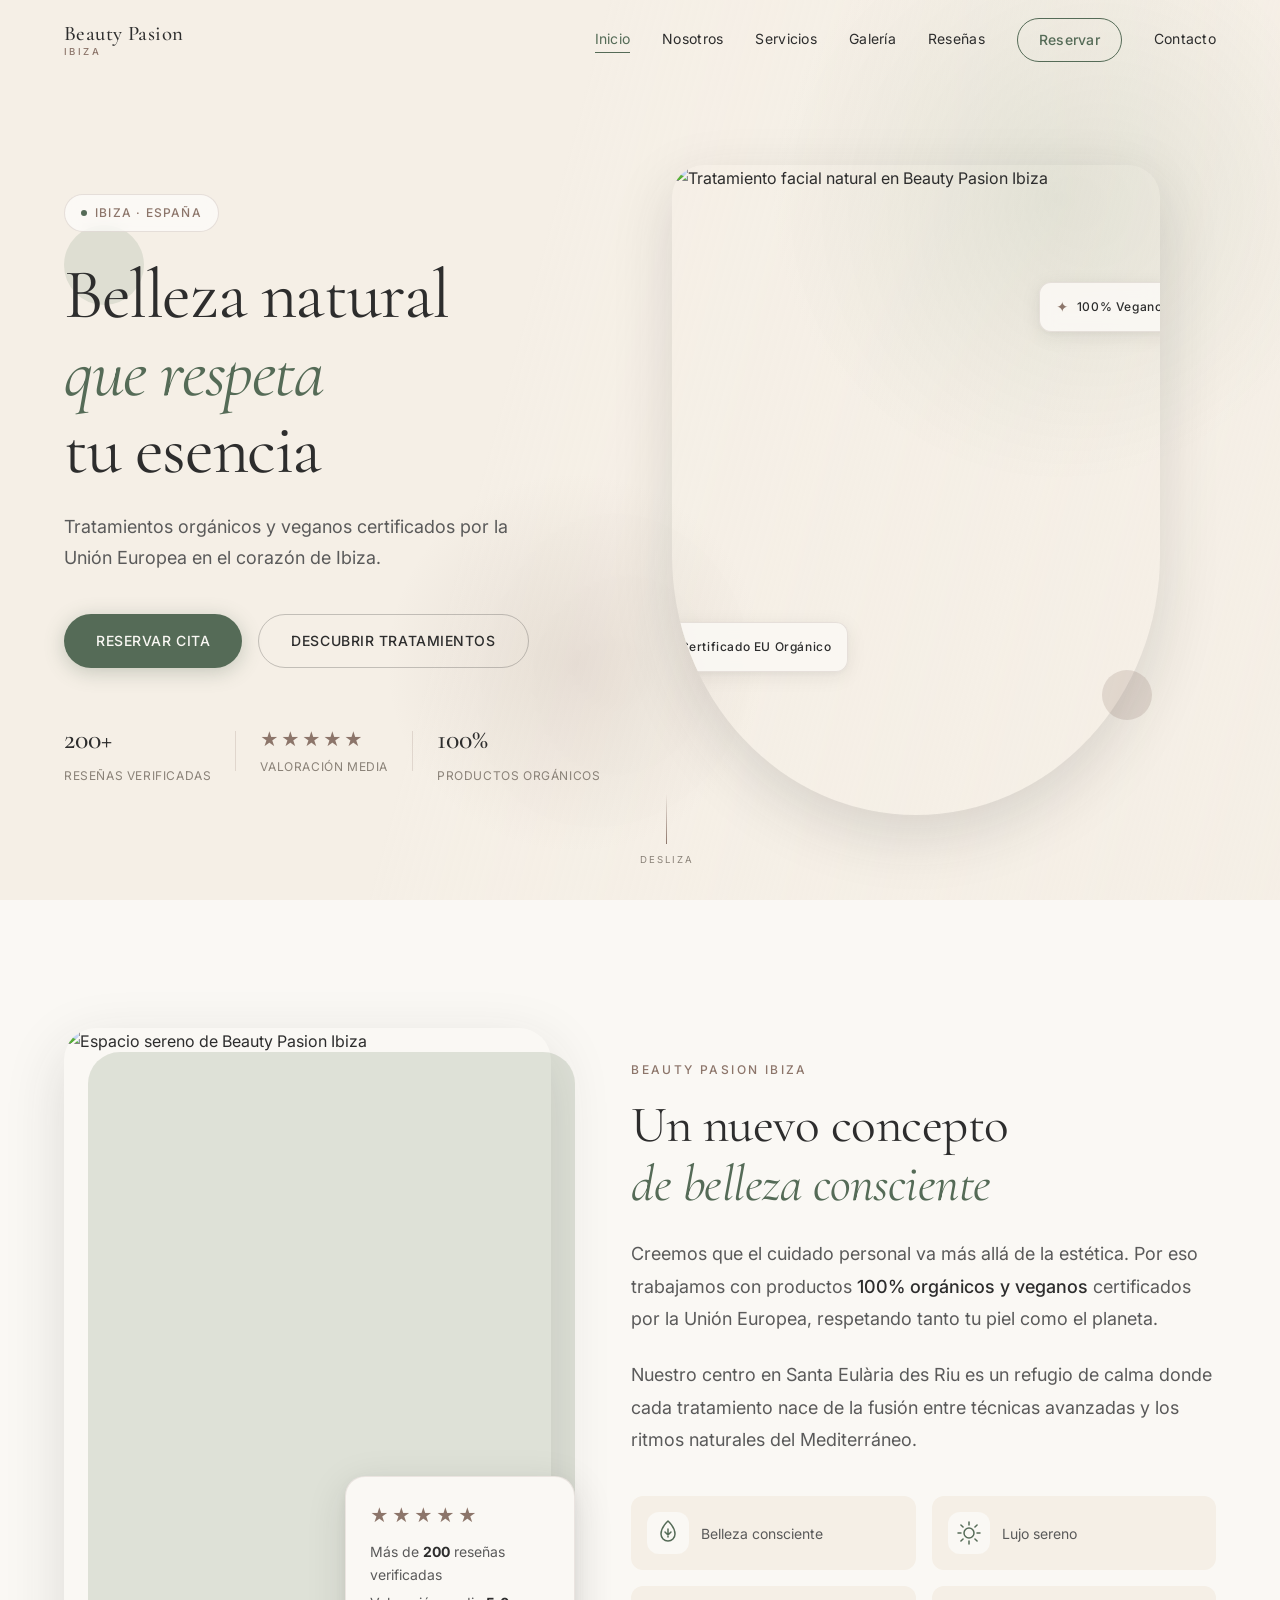
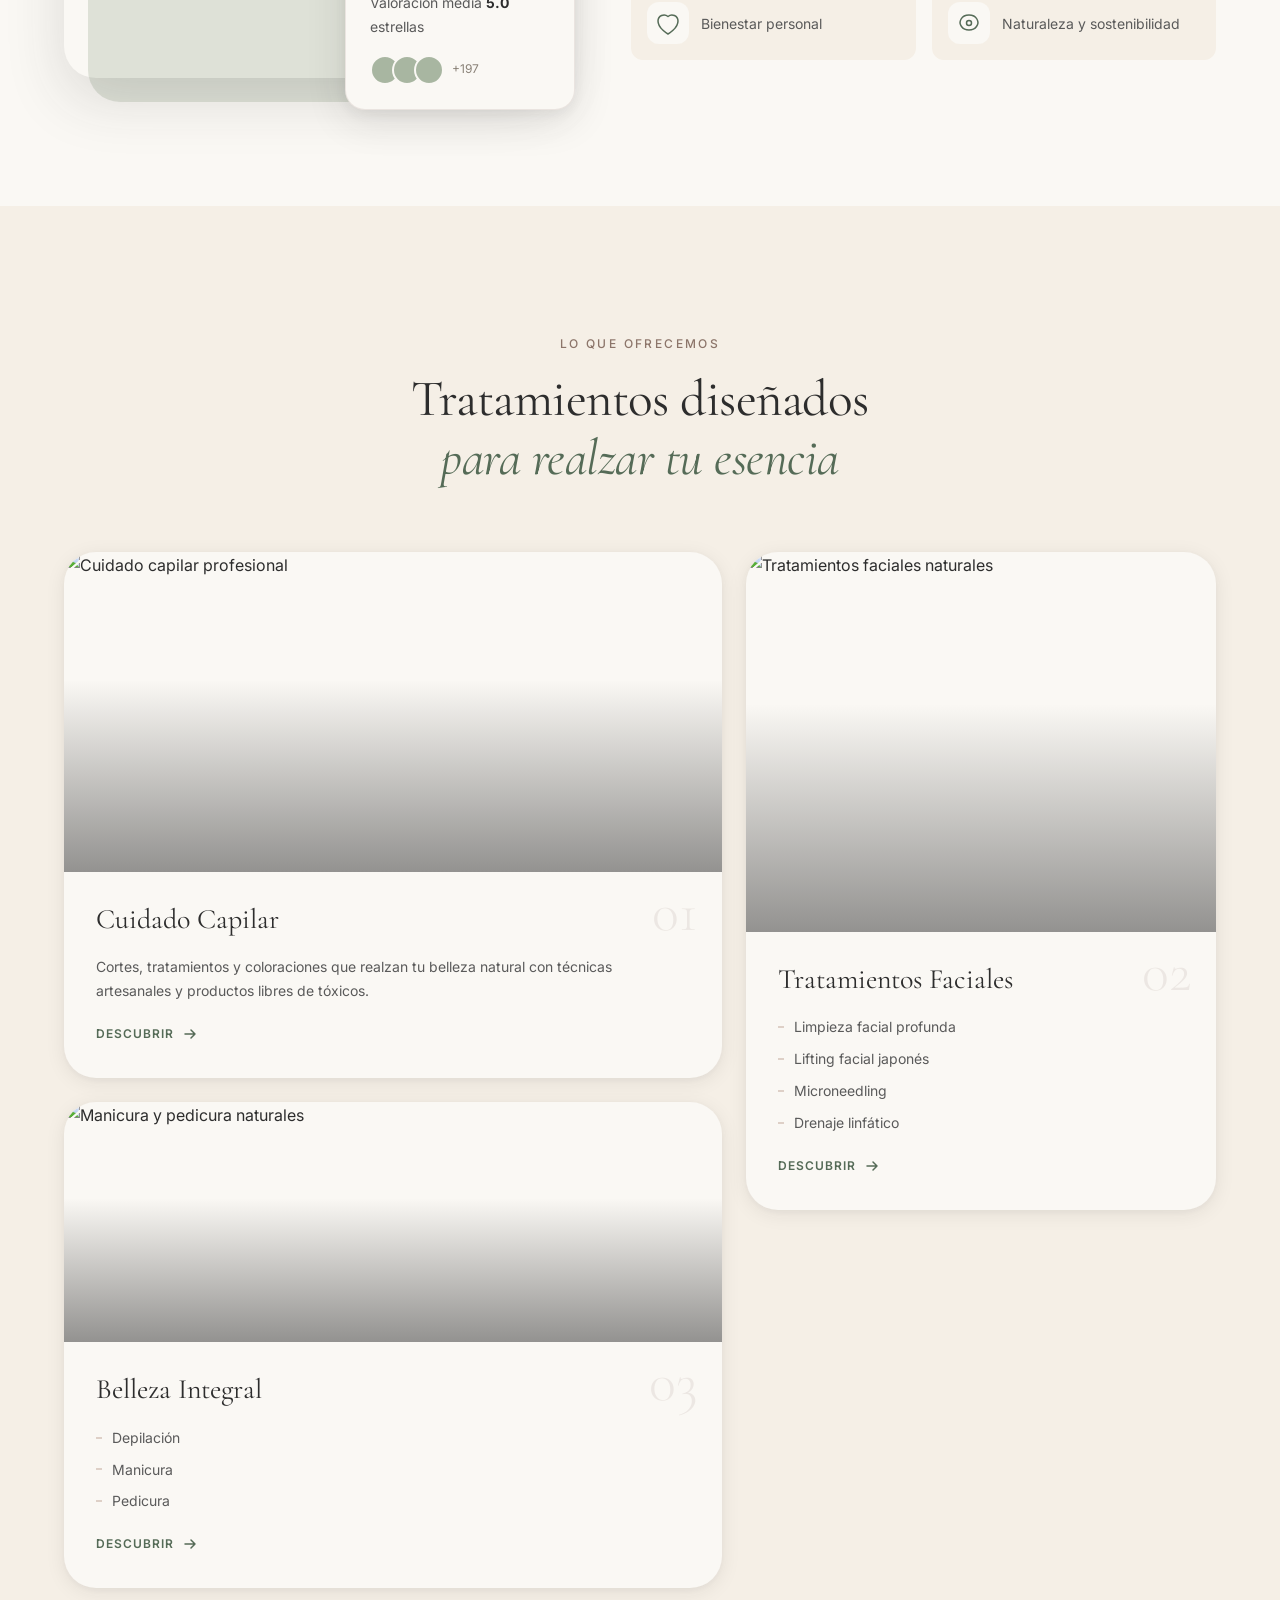
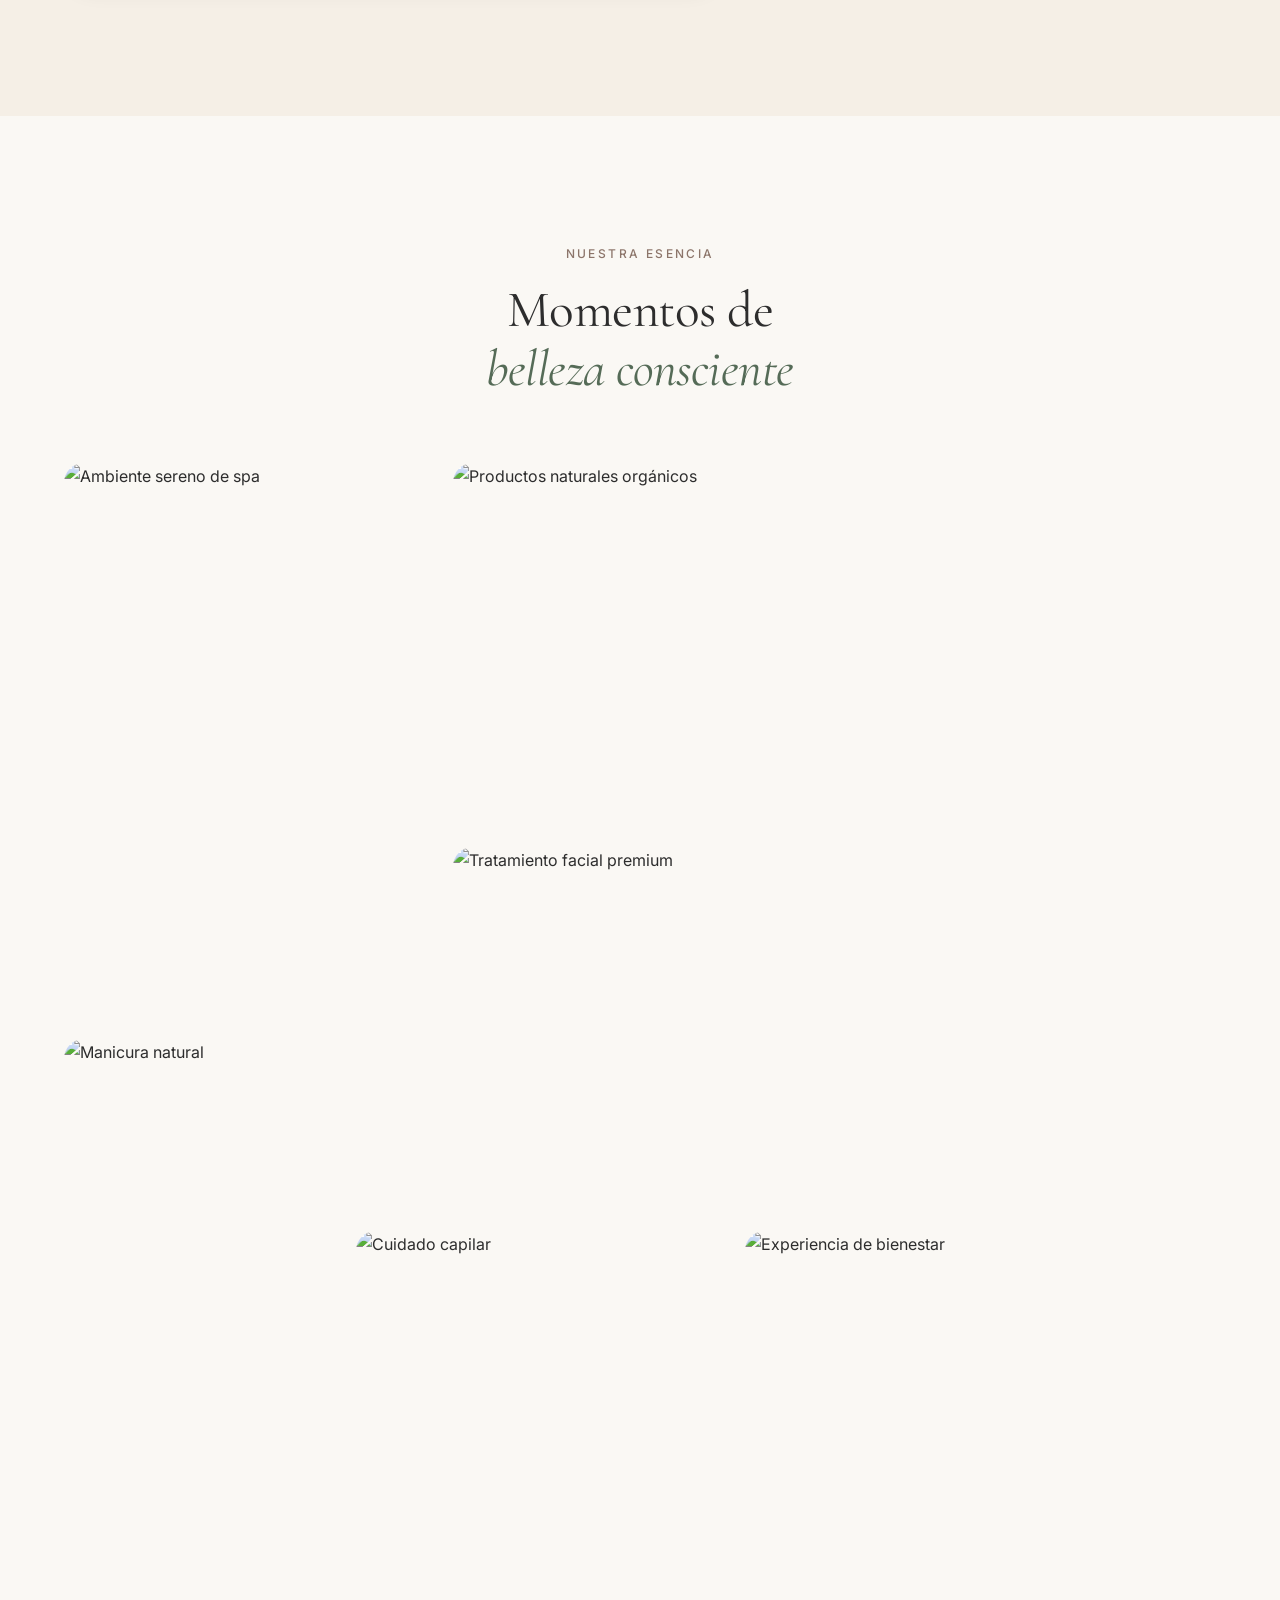
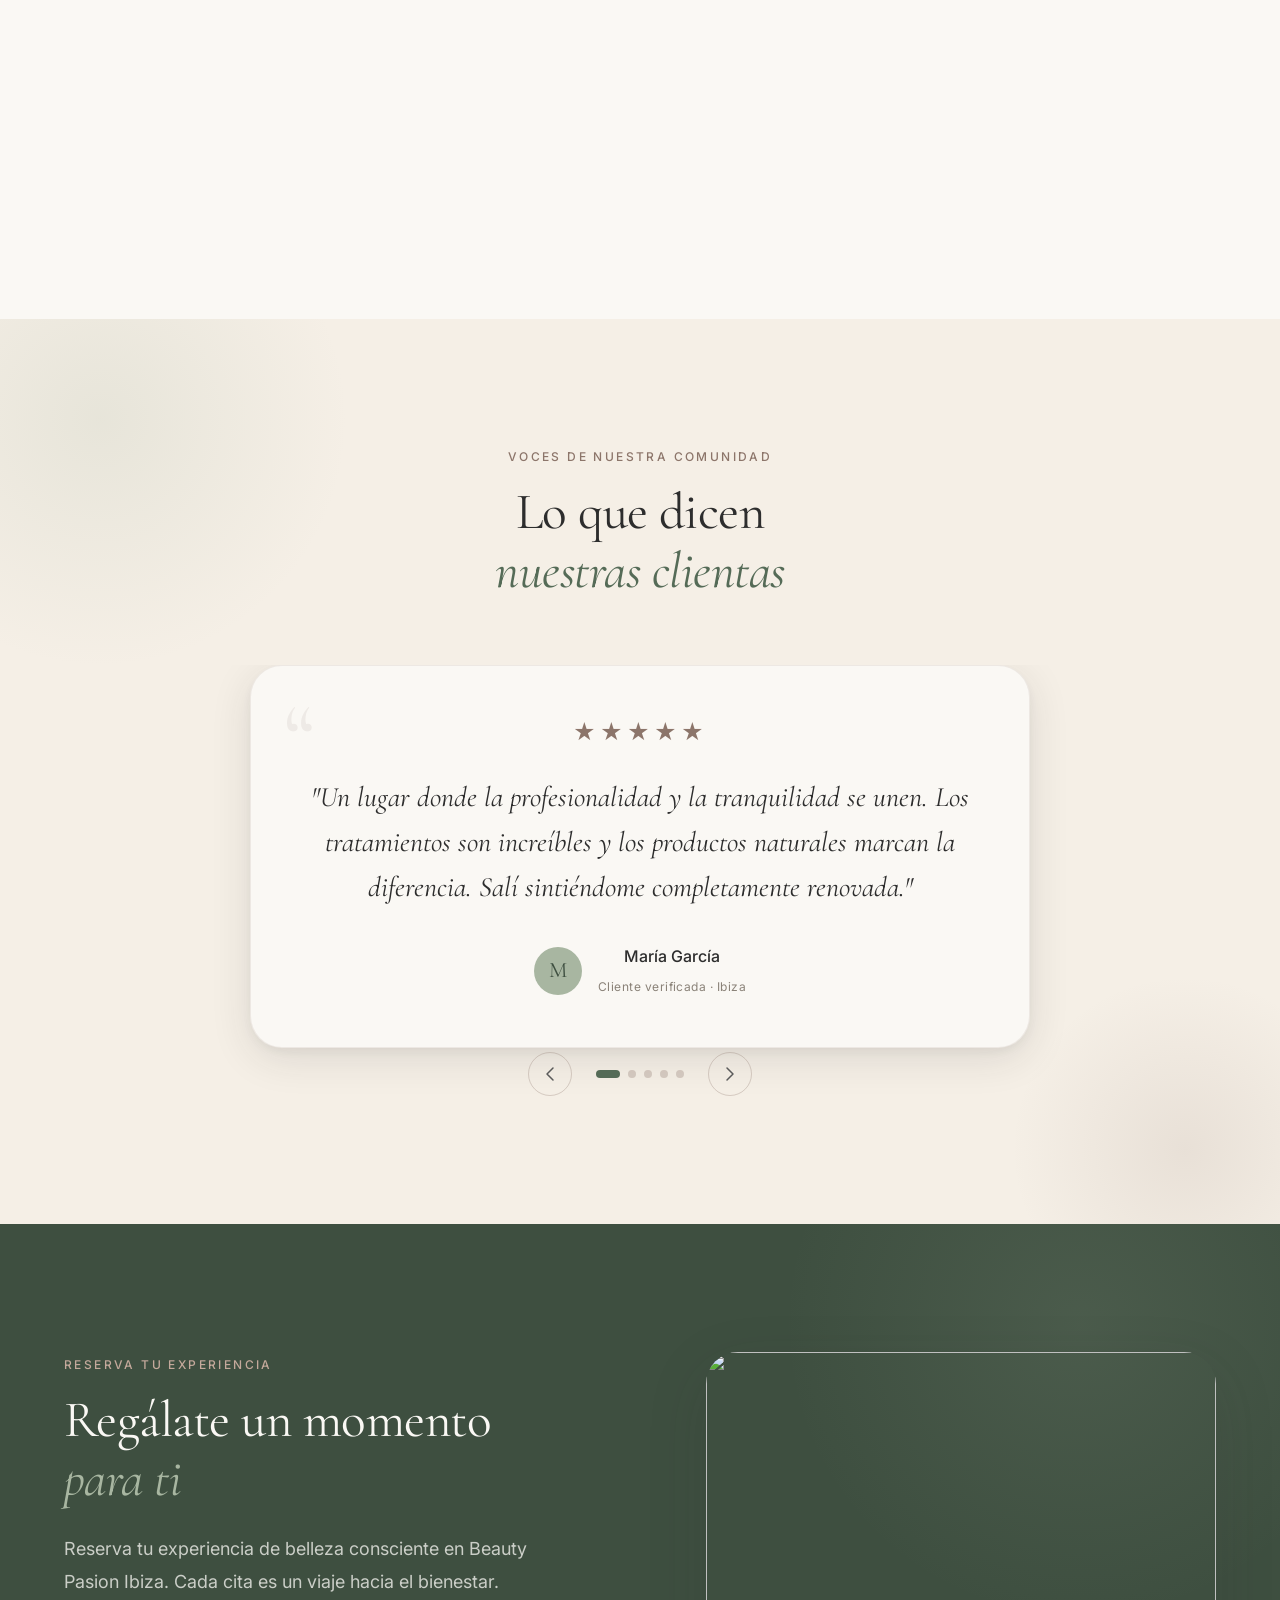
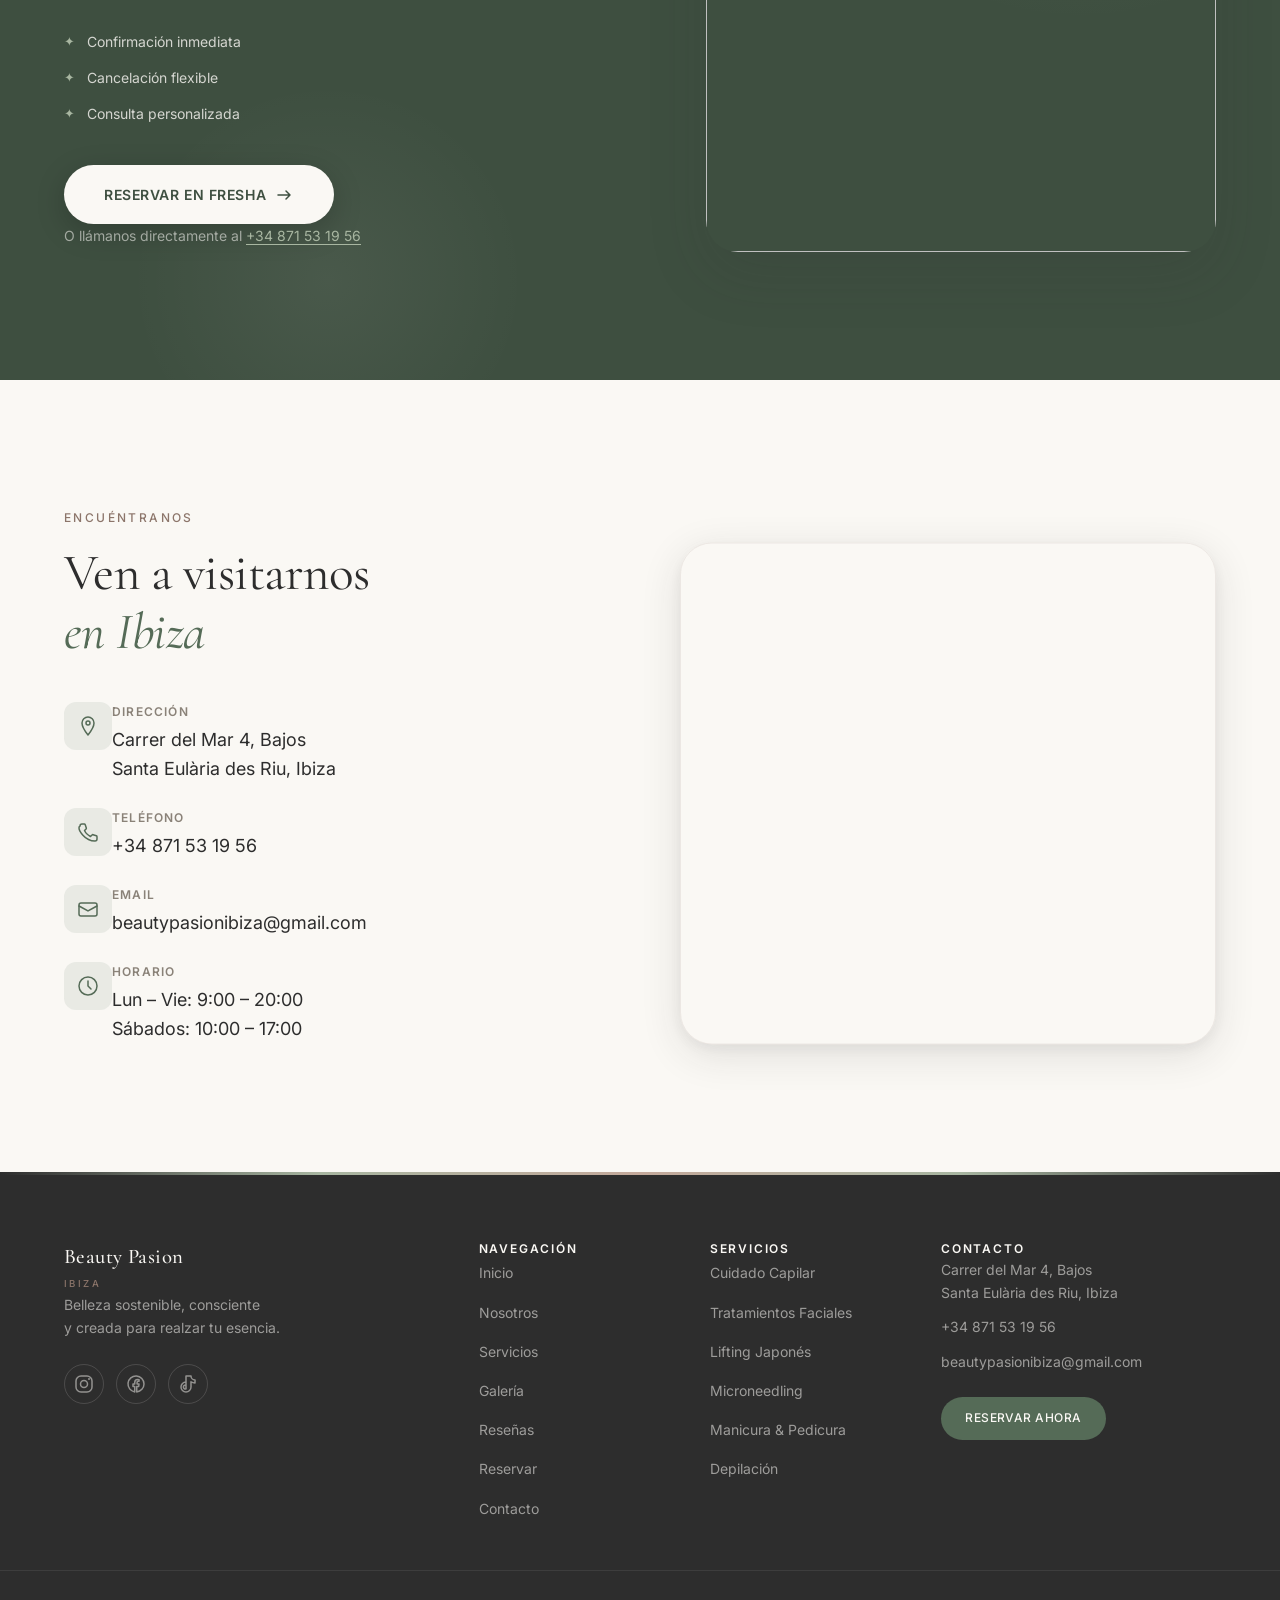
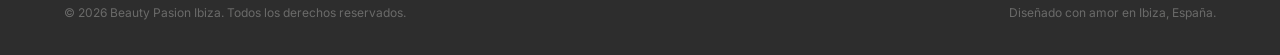
==== index.html @ d36ea281 "feat: build complete Beauty Pasion Ibiza premium website Full luxury beauty center website with edit" ====
<!DOCTYPE html>
<html lang="es">
<head>
  <meta charset="UTF-8" />
  <meta name="viewport" content="width=device-width, initial-scale=1.0" />
  <meta name="description" content="Beauty Pasion Ibiza — Tratamientos orgánicos y veganos certificados por la Unión Europea en el corazón de Ibiza. Belleza natural, consciente y exclusiva." />
  <meta name="theme-color" content="#F5EFE6" />

  <!-- Open Graph -->
  <meta property="og:title" content="Beauty Pasion Ibiza" />
  <meta property="og:description" content="Un nuevo concepto de belleza consciente en el corazón de Ibiza." />
  <meta property="og:type" content="website" />

  <!-- Google Fonts — Cormorant Garamond (editorial serif) + Inter (sans) -->
  <link rel="preconnect" href="https://fonts.googleapis.com" />
  <link rel="preconnect" href="https://fonts.gstatic.com" crossorigin />
  <link href="https://fonts.googleapis.com/css2?family=Cormorant+Garamond:ital,wght@0,300;0,400;0,500;0,600;1,300;1,400;1,500&family=Inter:wght@300;400;500;600&display=swap" rel="stylesheet" />

  <link rel="stylesheet" href="styles.css" />
  <title>Beauty Pasion Ibiza — Belleza Consciente</title>
</head>
<body>

  <!-- ═══════════════════════════════════════════
       OVERLAY DEL MENÚ LATERAL MÓVIL
  ═══════════════════════════════════════════ -->
  <div class="nav-overlay" id="navOverlay" aria-hidden="true"></div>

  <!-- ═══════════════════════════════════════════
       HEADER
  ═══════════════════════════════════════════ -->
  <header class="site-header" id="siteHeader" role="banner">
    <div class="header-inner">

      <!-- Logo -->
      <a href="#inicio" class="logo" aria-label="Beauty Pasion Ibiza — inicio">
        <span class="logo-main">Beauty Pasion</span>
        <span class="logo-sub">Ibiza</span>
      </a>

      <!-- Navegación principal (escritorio) -->
      <nav class="nav-desktop" aria-label="Navegación principal">
        <a href="#inicio"    class="nav-link">Inicio</a>
        <a href="#nosotros"  class="nav-link">Nosotros</a>
        <a href="#servicios" class="nav-link">Servicios</a>
        <a href="#galeria"   class="nav-link">Galería</a>
        <a href="#resenas"   class="nav-link">Reseñas</a>
        <a href="#reservas"  class="nav-link nav-cta">Reservar</a>
        <a href="#contacto"  class="nav-link">Contacto</a>
      </nav>

      <!-- Botón menú hamburguesa (móvil) -->
      <button class="nav-toggle" id="navToggle" aria-label="Abrir menú" aria-expanded="false" aria-controls="navMobile">
        <span class="hamburger-line"></span>
        <span class="hamburger-line"></span>
        <span class="hamburger-line"></span>
      </button>
    </div>

    <!-- Menú lateral deslizante (móvil) -->
    <nav class="nav-mobile" id="navMobile" aria-label="Menú móvil" aria-hidden="true">
      <div class="nav-mobile-inner">
        <div class="nav-mobile-logo">
          <span class="logo-main">Beauty Pasion</span>
          <span class="logo-sub">Ibiza</span>
        </div>
        <ul class="nav-mobile-list" role="list">
          <li><a href="#inicio"    class="nav-mobile-link" data-close-menu>Inicio</a></li>
          <li><a href="#nosotros"  class="nav-mobile-link" data-close-menu>Nosotros</a></li>
          <li><a href="#servicios" class="nav-mobile-link" data-close-menu>Servicios</a></li>
          <li><a href="#galeria"   class="nav-mobile-link" data-close-menu>Galería</a></li>
          <li><a href="#resenas"   class="nav-mobile-link" data-close-menu>Reseñas</a></li>
          <li><a href="#contacto"  class="nav-mobile-link" data-close-menu>Contacto</a></li>
          <li>
            <a href="#reservas" class="nav-mobile-cta" data-close-menu>Reservar cita</a>
          </li>
        </ul>
        <div class="nav-mobile-footer">
          <p>+34 871 53 19 56</p>
          <p>beautypasionibiza@gmail.com</p>
        </div>
      </div>
    </nav>
  </header>

  <main>

    <!-- ═══════════════════════════════════════════
         HERO — PORTADA EDITORIAL
    ═══════════════════════════════════════════ -->
    <section class="hero" id="inicio" aria-label="Portada principal">

      <!-- Fondo parallax con imagen -->
      <div class="hero-bg" id="heroBg" aria-hidden="true">
        <div class="hero-bg-img" style="background-image: url('https://images.unsplash.com/photo-1570172619644-dfd03ed5d881?w=1600&q=85&auto=format&fit=crop')"></div>
        <div class="hero-bg-overlay"></div>
      </div>

      <!-- Formas orgánicas decorativas -->
      <div class="hero-shape hero-shape--1" aria-hidden="true"></div>
      <div class="hero-shape hero-shape--2" aria-hidden="true"></div>
      <div class="hero-orb hero-orb--1" aria-hidden="true"></div>
      <div class="hero-orb hero-orb--2" aria-hidden="true"></div>

      <div class="hero-inner container">

        <!-- Columna izquierda — Contenido -->
        <div class="hero-content">
          <div class="hero-badge reveal-up" data-delay="0">
            <span class="hero-badge-dot"></span>
            Ibiza · España
          </div>

          <h1 class="hero-title reveal-up" data-delay="100">
            Belleza natural<br />
            <em>que respeta</em><br />
            tu esencia
          </h1>

          <p class="hero-subtitle reveal-up" data-delay="200">
            Tratamientos orgánicos y veganos certificados por la Unión Europea
            en el corazón de Ibiza.
          </p>

          <div class="hero-actions reveal-up" data-delay="300">
            <a href="#reservas" class="btn btn--primary">Reservar cita</a>
            <a href="#servicios" class="btn btn--ghost">Descubrir tratamientos</a>
          </div>

          <!-- Indicadores de confianza -->
          <div class="hero-trust reveal-up" data-delay="400">
            <div class="hero-trust-item">
              <span class="hero-trust-number">200+</span>
              <span class="hero-trust-label">Reseñas verificadas</span>
            </div>
            <div class="hero-trust-divider" aria-hidden="true"></div>
            <div class="hero-trust-item">
              <span class="hero-trust-stars" aria-label="5 estrellas">★★★★★</span>
              <span class="hero-trust-label">Valoración media</span>
            </div>
            <div class="hero-trust-divider" aria-hidden="true"></div>
            <div class="hero-trust-item">
              <span class="hero-trust-number">100%</span>
              <span class="hero-trust-label">Productos orgánicos</span>
            </div>
          </div>
        </div>

        <!-- Columna derecha — Imagen editorial -->
        <div class="hero-visual reveal-right" data-delay="150" aria-hidden="true">
          <div class="hero-image-frame">
            <img
              src="https://images.unsplash.com/photo-1616394584738-fc6e612e71b9?w=900&q=85&auto=format&fit=crop"
              alt="Tratamiento facial natural en Beauty Pasion Ibiza"
              class="hero-image"
              loading="eager"
              fetchpriority="high"
            />
            <!-- Tarjeta flotante decorativa -->
            <div class="hero-float-card hero-float-card--1">
              <span class="float-card-icon">✦</span>
              <span>Certificado EU Orgánico</span>
            </div>
            <div class="hero-float-card hero-float-card--2">
              <span class="float-card-icon">✦</span>
              <span>100% Vegano</span>
            </div>
          </div>
        </div>

      </div>

      <!-- Scroll indicator -->
      <div class="hero-scroll-indicator" aria-hidden="true">
        <span class="scroll-line"></span>
        <span class="scroll-text">Desliza</span>
      </div>

    </section>

    <!-- ═══════════════════════════════════════════
         NOSOTROS — COMPOSICIÓN EDITORIAL
    ═══════════════════════════════════════════ -->
    <section class="about" id="nosotros" aria-labelledby="about-title">
      <div class="container about-grid">

        <!-- Foto vertical grande -->
        <div class="about-visual">
          <div class="about-image-wrapper reveal-left">
            <img
              src="https://images.unsplash.com/photo-1612817288484-6f916006741a?w=800&q=85&auto=format&fit=crop"
              alt="Espacio sereno de Beauty Pasion Ibiza"
              class="about-image"
              loading="lazy"
            />
            <div class="about-image-accent" aria-hidden="true"></div>
          </div>

          <!-- Bloque de confianza flotante -->
          <div class="about-trust-badge reveal-up" data-delay="200">
            <div class="trust-stars" aria-label="5 estrellas sobre 5">★★★★★</div>
            <p class="trust-count">Más de <strong>200</strong> reseñas verificadas</p>
            <p class="trust-rating">Valoración media <strong>5.0</strong> estrellas</p>
            <div class="trust-avatars" aria-hidden="true">
              <div class="avatar"></div>
              <div class="avatar"></div>
              <div class="avatar"></div>
              <span>+197</span>
            </div>
          </div>
        </div>

        <!-- Contenido editorial -->
        <div class="about-content">
          <span class="eyebrow reveal-up">BEAUTY PASION IBIZA</span>

          <h2 class="about-title section-title reveal-up" id="about-title" data-delay="100">
            Un nuevo concepto<br />
            <em>de belleza consciente</em>
          </h2>

          <p class="about-text reveal-up" data-delay="200">
            Creemos que el cuidado personal va más allá de la estética. Por eso trabajamos
            con productos <strong>100% orgánicos y veganos</strong> certificados por la Unión
            Europea, respetando tanto tu piel como el planeta.
          </p>

          <p class="about-text reveal-up" data-delay="280">
            Nuestro centro en Santa Eulària des Riu es un refugio de calma donde cada
            tratamiento nace de la fusión entre técnicas avanzadas y los ritmos naturales
            del Mediterráneo.
          </p>

          <!-- Valores visuales -->
          <div class="about-values reveal-up" data-delay="360">
            <div class="about-value">
              <div class="value-icon" aria-hidden="true">
                <svg width="28" height="28" viewBox="0 0 28 28" fill="none" aria-hidden="true">
                  <path d="M14 2C14 2 7 8 7 15a7 7 0 0014 0C21 8 14 2 14 2Z" stroke="currentColor" stroke-width="1.5" stroke-linejoin="round"/>
                  <path d="M14 10v8M11 13l3 3 3-3" stroke="currentColor" stroke-width="1.5" stroke-linecap="round"/>
                </svg>
              </div>
              <span>Belleza consciente</span>
            </div>
            <div class="about-value">
              <div class="value-icon" aria-hidden="true">
                <svg width="28" height="28" viewBox="0 0 28 28" fill="none" aria-hidden="true">
                  <circle cx="14" cy="14" r="5" stroke="currentColor" stroke-width="1.5"/>
                  <path d="M14 3v3M14 22v3M3 14h3M22 14h3M5.93 5.93l2.12 2.12M19.95 19.95l2.12 2.12M5.93 22.07l2.12-2.12M19.95 8.05l2.12-2.12" stroke="currentColor" stroke-width="1.5" stroke-linecap="round"/>
                </svg>
              </div>
              <span>Lujo sereno</span>
            </div>
            <div class="about-value">
              <div class="value-icon" aria-hidden="true">
                <svg width="28" height="28" viewBox="0 0 28 28" fill="none" aria-hidden="true">
                  <path d="M14 25C14 25 4 19.5 4 12a6 6 0 0110-4.47A6 6 0 0124 12c0 7.5-10 13-10 13Z" stroke="currentColor" stroke-width="1.5" stroke-linejoin="round"/>
                </svg>
              </div>
              <span>Bienestar personal</span>
            </div>
            <div class="about-value">
              <div class="value-icon" aria-hidden="true">
                <svg width="28" height="28" viewBox="0 0 28 28" fill="none" aria-hidden="true">
                  <path d="M5 14s0-8 9-8 9 8 9 8-1 7-9 7-9-7-9-7Z" stroke="currentColor" stroke-width="1.5"/>
                  <circle cx="14" cy="14" r="2.5" stroke="currentColor" stroke-width="1.5"/>
                </svg>
              </div>
              <span>Naturaleza y sostenibilidad</span>
            </div>
          </div>

        </div>
      </div>
    </section>

    <!-- ═══════════════════════════════════════════
         SERVICIOS — COMPOSICIÓN DINÁMICA
    ═══════════════════════════════════════════ -->
    <section class="services" id="servicios" aria-labelledby="services-title">
      <div class="container">

        <div class="section-header reveal-up">
          <span class="eyebrow">LO QUE OFRECEMOS</span>
          <h2 class="section-title" id="services-title">
            Tratamientos diseñados<br />
            <em>para realzar tu esencia</em>
          </h2>
        </div>

        <!-- Grid dinámico — no es un grid de tarjetas iguales -->
        <div class="services-grid">

          <!-- Servicio 1 — Grande, ocupa más espacio -->
          <article class="service-card service-card--large reveal-up" data-delay="0">
            <div class="service-card-media">
              <img
                src="https://images.unsplash.com/photo-1522337360788-8b13dee7a37e?w=900&q=85&auto=format&fit=crop"
                alt="Cuidado capilar profesional"
                loading="lazy"
              />
              <div class="service-card-overlay"></div>
            </div>
            <div class="service-card-body">
              <span class="service-number" aria-hidden="true">01</span>
              <h3 class="service-title">Cuidado Capilar</h3>
              <p class="service-desc">Cortes, tratamientos y coloraciones que realzan tu belleza natural con técnicas artesanales y productos libres de tóxicos.</p>
              <a href="#reservas" class="service-link">
                Descubrir
                <svg width="16" height="16" viewBox="0 0 16 16" fill="none" aria-hidden="true">
                  <path d="M3 8h10M9 4l4 4-4 4" stroke="currentColor" stroke-width="1.5" stroke-linecap="round" stroke-linejoin="round"/>
                </svg>
              </a>
            </div>
          </article>

          <!-- Servicio 2 — Destacado vertical -->
          <article class="service-card service-card--tall reveal-up" data-delay="100">
            <div class="service-card-media">
              <img
                src="https://images.unsplash.com/photo-1570172619644-dfd03ed5d881?w=700&q=85&auto=format&fit=crop&crop=face"
                alt="Tratamientos faciales naturales"
                loading="lazy"
              />
              <div class="service-card-overlay"></div>
            </div>
            <div class="service-card-body">
              <span class="service-number" aria-hidden="true">02</span>
              <h3 class="service-title">Tratamientos Faciales</h3>
              <ul class="service-list">
                <li>Limpieza facial profunda</li>
                <li>Lifting facial japonés</li>
                <li>Microneedling</li>
                <li>Drenaje linfático</li>
              </ul>
              <a href="#reservas" class="service-link">
                Descubrir
                <svg width="16" height="16" viewBox="0 0 16 16" fill="none" aria-hidden="true">
                  <path d="M3 8h10M9 4l4 4-4 4" stroke="currentColor" stroke-width="1.5" stroke-linecap="round" stroke-linejoin="round"/>
                </svg>
              </a>
            </div>
          </article>

          <!-- Servicio 3 — Pequeño, completar el grid -->
          <article class="service-card service-card--accent reveal-up" data-delay="200">
            <div class="service-card-media">
              <img
                src="https://images.unsplash.com/photo-1604654894610-df63bc536371?w=700&q=85&auto=format&fit=crop"
                alt="Manicura y pedicura naturales"
                loading="lazy"
              />
              <div class="service-card-overlay"></div>
            </div>
            <div class="service-card-body">
              <span class="service-number" aria-hidden="true">03</span>
              <h3 class="service-title">Belleza Integral</h3>
              <ul class="service-list">
                <li>Depilación</li>
                <li>Manicura</li>
                <li>Pedicura</li>
              </ul>
              <a href="#reservas" class="service-link">
                Descubrir
                <svg width="16" height="16" viewBox="0 0 16 16" fill="none" aria-hidden="true">
                  <path d="M3 8h10M9 4l4 4-4 4" stroke="currentColor" stroke-width="1.5" stroke-linecap="round" stroke-linejoin="round"/>
                </svg>
              </a>
            </div>
          </article>

          <!-- Bloque de cita decorativo — rompe la monotonía -->
          <div class="services-quote reveal-up" data-delay="300" aria-hidden="true">
            <blockquote>
              "Cada tratamiento es una experiencia única diseñada para ti."
            </blockquote>
            <div class="services-quote-deco">✦</div>
          </div>

        </div>
      </div>
    </section>

    <!-- ═══════════════════════════════════════════
         GALERÍA — COLLAGE EDITORIAL
    ═══════════════════════════════════════════ -->
    <section class="gallery" id="galeria" aria-labelledby="gallery-title">
      <div class="container">
        <div class="section-header reveal-up">
          <span class="eyebrow">NUESTRA ESENCIA</span>
          <h2 class="section-title" id="gallery-title">
            Momentos de<br />
            <em>belleza consciente</em>
          </h2>
        </div>
      </div>

      <!-- Galería sin contenedor — va al 100% del ancho -->
      <div class="gallery-grid" role="list">

        <div class="gallery-item gallery-item--tall reveal-up" role="listitem" data-delay="0">
          <img src="https://images.unsplash.com/photo-1519415510236-718bdfcd89c8?w=700&q=80&auto=format&fit=crop" alt="Ambiente sereno de spa" loading="lazy" />
          <div class="gallery-item-overlay">
            <span>Ambiente & Calma</span>
          </div>
        </div>

        <div class="gallery-item reveal-up" role="listitem" data-delay="80">
          <img src="https://images.unsplash.com/photo-1598440947619-2c35fc9aa908?w=700&q=80&auto=format&fit=crop" alt="Productos naturales orgánicos" loading="lazy" />
          <div class="gallery-item-overlay">
            <span>Productos Orgánicos</span>
          </div>
        </div>

        <div class="gallery-item gallery-item--wide reveal-up" role="listitem" data-delay="160">
          <img src="https://images.unsplash.com/photo-1560750588-73207b1ef5b8?w=900&q=80&auto=format&fit=crop" alt="Tratamiento facial premium" loading="lazy" />
          <div class="gallery-item-overlay">
            <span>Tratamientos Faciales</span>
          </div>
        </div>

        <div class="gallery-item gallery-item--small reveal-up" role="listitem" data-delay="120">
          <img src="https://images.unsplash.com/photo-1590439471364-192aa70c0b53?w=500&q=80&auto=format&fit=crop" alt="Manicura natural" loading="lazy" />
          <div class="gallery-item-overlay">
            <span>Manicura</span>
          </div>
        </div>

        <div class="gallery-item reveal-up" role="listitem" data-delay="200">
          <img src="https://images.unsplash.com/photo-1515377905703-c4788e51af15?w=700&q=80&auto=format&fit=crop" alt="Cuidado capilar" loading="lazy" />
          <div class="gallery-item-overlay">
            <span>Cuidado Capilar</span>
          </div>
        </div>

        <div class="gallery-item gallery-item--tall reveal-up" role="listitem" data-delay="240">
          <img src="https://images.unsplash.com/photo-1542893560-4762faf3d4e3?w=700&q=80&auto=format&fit=crop" alt="Experiencia de bienestar" loading="lazy" />
          <div class="gallery-item-overlay">
            <span>Bienestar Total</span>
          </div>
        </div>

      </div>
    </section>

    <!-- ═══════════════════════════════════════════
         TESTIMONIOS — CARRUSEL EMOCIONAL
    ═══════════════════════════════════════════ -->
    <section class="testimonials" id="resenas" aria-labelledby="testimonials-title">
      <div class="testimonials-bg-deco" aria-hidden="true">
        <div class="testi-deco-circle testi-deco-circle--1"></div>
        <div class="testi-deco-circle testi-deco-circle--2"></div>
      </div>

      <div class="container">
        <div class="section-header reveal-up">
          <span class="eyebrow">VOCES DE NUESTRA COMUNIDAD</span>
          <h2 class="section-title" id="testimonials-title">
            Lo que dicen<br />
            <em>nuestras clientas</em>
          </h2>
        </div>

        <!-- Carrusel -->
        <div class="carousel" role="region" aria-label="Reseñas de clientas" aria-roledescription="carrusel">
          <div class="carousel-track" id="carouselTrack">

            <div class="testimonial-slide" role="group" aria-roledescription="diapositiva" aria-label="Reseña 1 de 5">
              <div class="testimonial-card">
                <div class="testimonial-stars" aria-label="5 estrellas">★★★★★</div>
                <blockquote class="testimonial-text">
                  "Un lugar donde la profesionalidad y la tranquilidad se unen. Los tratamientos son increíbles y los productos naturales marcan la diferencia. Salí sintiéndome completamente renovada."
                </blockquote>
                <footer class="testimonial-author">
                  <div class="author-avatar" aria-hidden="true">M</div>
                  <div>
                    <cite class="author-name">María García</cite>
                    <span class="author-tag">Cliente verificada · Ibiza</span>
                  </div>
                </footer>
              </div>
            </div>

            <div class="testimonial-slide" role="group" aria-roledescription="diapositiva" aria-label="Reseña 2 de 5">
              <div class="testimonial-card">
                <div class="testimonial-stars" aria-label="5 estrellas">★★★★★</div>
                <blockquote class="testimonial-text">
                  "El lifting facial japonés cambió mi rutina de belleza por completo. El equipo es extraordinario, con una atención al detalle que no he encontrado en ningún otro centro de Ibiza."
                </blockquote>
                <footer class="testimonial-author">
                  <div class="author-avatar" aria-hidden="true">S</div>
                  <div>
                    <cite class="author-name">Sofía Martínez</cite>
                    <span class="author-tag">Cliente verificada · Barcelona</span>
                  </div>
                </footer>
              </div>
            </div>

            <div class="testimonial-slide" role="group" aria-roledescription="diapositiva" aria-label="Reseña 3 de 5">
              <div class="testimonial-card">
                <div class="testimonial-stars" aria-label="5 estrellas">★★★★★</div>
                <blockquote class="testimonial-text">
                  "Estoy absolutamente enamorada de este lugar. La filosofía de belleza consciente se siente en cada detalle: desde los productos que usan hasta la calidez del trato personal."
                </blockquote>
                <footer class="testimonial-author">
                  <div class="author-avatar" aria-hidden="true">L</div>
                  <div>
                    <cite class="author-name">Laura Sánchez</cite>
                    <span class="author-tag">Cliente verificada · Madrid</span>
                  </div>
                </footer>
              </div>
            </div>

            <div class="testimonial-slide" role="group" aria-roledescription="diapositiva" aria-label="Reseña 4 de 5">
              <div class="testimonial-card">
                <div class="testimonial-stars" aria-label="5 estrellas">★★★★★</div>
                <blockquote class="testimonial-text">
                  "La limpieza facial profunda con productos orgánicos fue una revelación. Mi piel jamás había lucido tan saludable. Es el único centro de estética que recomendaría sin dudar."
                </blockquote>
                <footer class="testimonial-author">
                  <div class="author-avatar" aria-hidden="true">A</div>
                  <div>
                    <cite class="author-name">Ana Ruiz</cite>
                    <span class="author-tag">Cliente verificada · Valencia</span>
                  </div>
                </footer>
              </div>
            </div>

            <div class="testimonial-slide" role="group" aria-roledescription="diapositiva" aria-label="Reseña 5 de 5">
              <div class="testimonial-card">
                <div class="testimonial-stars" aria-label="5 estrellas">★★★★★</div>
                <blockquote class="testimonial-text">
                  "Un oasis de paz en el corazón de Ibiza. La manicura con esmaltes veganos y la atención personalizada hacen de cada visita una experiencia que vas a querer repetir."
                </blockquote>
                <footer class="testimonial-author">
                  <div class="author-avatar" aria-hidden="true">C</div>
                  <div>
                    <cite class="author-name">Carmen López</cite>
                    <span class="author-tag">Cliente verificada · Sevilla</span>
                  </div>
                </footer>
              </div>
            </div>

          </div><!-- /carousel-track -->

          <!-- Controles de navegación -->
          <div class="carousel-controls" aria-label="Controles del carrusel">
            <button class="carousel-btn carousel-btn--prev" id="carouselPrev" aria-label="Reseña anterior">
              <svg width="20" height="20" viewBox="0 0 20 20" fill="none" aria-hidden="true">
                <path d="M13 4l-6 6 6 6" stroke="currentColor" stroke-width="1.5" stroke-linecap="round" stroke-linejoin="round"/>
              </svg>
            </button>

            <div class="carousel-dots" id="carouselDots" role="tablist" aria-label="Seleccionar reseña">
              <!-- Se generan en JS -->
            </div>

            <button class="carousel-btn carousel-btn--next" id="carouselNext" aria-label="Siguiente reseña">
              <svg width="20" height="20" viewBox="0 0 20 20" fill="none" aria-hidden="true">
                <path d="M7 4l6 6-6 6" stroke="currentColor" stroke-width="1.5" stroke-linecap="round" stroke-linejoin="round"/>
              </svg>
            </button>
          </div>

        </div><!-- /carousel -->
      </div>
    </section>

    <!-- ═══════════════════════════════════════════
         RESERVAS — SECCIÓN DE CONVERSIÓN
    ═══════════════════════════════════════════ -->
    <section class="booking" id="reservas" aria-labelledby="booking-title">
      <div class="booking-bg" aria-hidden="true">
        <div class="booking-bg-shape booking-bg-shape--1"></div>
        <div class="booking-bg-shape booking-bg-shape--2"></div>
      </div>

      <div class="container booking-inner">
        <div class="booking-content reveal-up">
          <span class="eyebrow eyebrow--light">RESERVA TU EXPERIENCIA</span>
          <h2 class="section-title booking-title" id="booking-title">
            Regálate un momento<br />
            <em>para ti</em>
          </h2>
          <p class="booking-text">
            Reserva tu experiencia de belleza consciente en Beauty Pasion Ibiza.
            Cada cita es un viaje hacia el bienestar.
          </p>

          <div class="booking-features">
            <div class="booking-feature">
              <span class="booking-feature-icon" aria-hidden="true">✦</span>
              <span>Confirmación inmediata</span>
            </div>
            <div class="booking-feature">
              <span class="booking-feature-icon" aria-hidden="true">✦</span>
              <span>Cancelación flexible</span>
            </div>
            <div class="booking-feature">
              <span class="booking-feature-icon" aria-hidden="true">✦</span>
              <span>Consulta personalizada</span>
            </div>
          </div>

          <a
            href="https://www.fresha.com"
            target="_blank"
            rel="noopener noreferrer"
            class="btn btn--booking"
            aria-label="Reservar cita en Fresha — abre en nueva pestaña"
          >
            Reservar en Fresha
            <svg width="20" height="20" viewBox="0 0 20 20" fill="none" aria-hidden="true">
              <path d="M4 10h12M12 6l4 4-4 4" stroke="currentColor" stroke-width="1.5" stroke-linecap="round" stroke-linejoin="round"/>
            </svg>
          </a>

          <p class="booking-note">
            O llámanos directamente al
            <a href="tel:+34871531956">+34 871 53 19 56</a>
          </p>
        </div>

        <div class="booking-visual reveal-right" data-delay="200" aria-hidden="true">
          <img
            src="https://images.unsplash.com/photo-1515377905703-c4788e51af15?w=700&q=85&auto=format&fit=crop"
            alt=""
            class="booking-image"
            loading="lazy"
          />
        </div>
      </div>
    </section>

    <!-- ═══════════════════════════════════════════
         CONTACTO — DOS COLUMNAS
    ═══════════════════════════════════════════ -->
    <section class="contact" id="contacto" aria-labelledby="contact-title">
      <div class="container contact-grid">

        <!-- Columna de información -->
        <div class="contact-info">
          <span class="eyebrow reveal-up">ENCUÉNTRANOS</span>
          <h2 class="section-title reveal-up" id="contact-title" data-delay="80">
            Ven a visitarnos<br />
            <em>en Ibiza</em>
          </h2>

          <div class="contact-items">

            <div class="contact-item reveal-up" data-delay="160">
              <div class="contact-icon" aria-hidden="true">
                <svg width="22" height="22" viewBox="0 0 22 22" fill="none">
                  <path d="M11 2C7.69 2 5 4.69 5 8c0 4.5 6 12 6 12s6-7.5 6-12c0-3.31-2.69-6-6-6Zm0 8a2 2 0 110-4 2 2 0 010 4Z" stroke="currentColor" stroke-width="1.5" stroke-linejoin="round"/>
                </svg>
              </div>
              <div class="contact-item-content">
                <strong>Dirección</strong>
                <p>Carrer del Mar 4, Bajos<br />Santa Eulària des Riu, Ibiza</p>
              </div>
            </div>

            <div class="contact-item reveal-up" data-delay="220">
              <div class="contact-icon" aria-hidden="true">
                <svg width="22" height="22" viewBox="0 0 22 22" fill="none">
                  <path d="M3 5a2 2 0 012-2h2.28a1 1 0 01.95.68l1.08 3.23a1 1 0 01-.23 1.03L7.5 9.5s1.12 2.4 2.5 3.5 3.5 2.5 3.5 2.5l1.56-1.58a1 1 0 011.03-.23l3.23 1.08A1 1 0 0120 15.72V18a2 2 0 01-2 2C7.16 20 2 9 2 7a2 2 0 011-2Z" stroke="currentColor" stroke-width="1.5" stroke-linejoin="round"/>
                </svg>
              </div>
              <div class="contact-item-content">
                <strong>Teléfono</strong>
                <a href="tel:+34871531956">+34 871 53 19 56</a>
              </div>
            </div>

            <div class="contact-item reveal-up" data-delay="280">
              <div class="contact-icon" aria-hidden="true">
                <svg width="22" height="22" viewBox="0 0 22 22" fill="none">
                  <rect x="2" y="5" width="18" height="13" rx="2" stroke="currentColor" stroke-width="1.5"/>
                  <path d="M2 8l9 5 9-5" stroke="currentColor" stroke-width="1.5" stroke-linecap="round"/>
                </svg>
              </div>
              <div class="contact-item-content">
                <strong>Email</strong>
                <a href="mailto:beautypasionibiza@gmail.com">beautypasionibiza@gmail.com</a>
              </div>
            </div>

            <div class="contact-item reveal-up" data-delay="340">
              <div class="contact-icon" aria-hidden="true">
                <svg width="22" height="22" viewBox="0 0 22 22" fill="none">
                  <circle cx="11" cy="11" r="9" stroke="currentColor" stroke-width="1.5"/>
                  <path d="M11 6v5l3 3" stroke="currentColor" stroke-width="1.5" stroke-linecap="round"/>
                </svg>
              </div>
              <div class="contact-item-content">
                <strong>Horario</strong>
                <p>Lun – Vie: 9:00 – 20:00<br />Sábados: 10:00 – 17:00</p>
              </div>
            </div>

          </div><!-- /contact-items -->
        </div>

        <!-- Columna del mapa -->
        <div class="contact-map-wrapper reveal-right" data-delay="100">
          <iframe
            class="contact-map"
            src="https://www.google.com/maps/embed?pb=!1m18!1m12!1m3!1d3143.6743885843577!2d1.5369!3d38.9859!2m3!1f0!2f0!3f0!3m2!1i1024!2i768!4f13.1!3m3!1m2!1s0x1299399b66ed5b4d%3A0x123456789abc!2sCarrer%20del%20Mar%204%2C%20Santa%20Eul%C3%A0ria%20des%20Riu%2C%20Ibiza!5e0!3m2!1ses!2ses!4v1699999999999"
            title="Mapa de Beauty Pasion Ibiza — Carrer del Mar 4, Santa Eulàlia des Riu, Ibiza"
            loading="lazy"
            referrerpolicy="no-referrer-when-downgrade"
            allowfullscreen
          ></iframe>
        </div>

      </div>
    </section>

  </main>

  <!-- ═══════════════════════════════════════════
       FOOTER
  ═══════════════════════════════════════════ -->
  <footer class="site-footer" role="contentinfo">
    <div class="footer-deco-line" aria-hidden="true"></div>

    <div class="container footer-grid">

      <!-- Columna de marca -->
      <div class="footer-brand">
        <div class="footer-logo">
          <span class="logo-main">Beauty Pasion</span>
          <span class="logo-sub">Ibiza</span>
        </div>
        <p class="footer-tagline">
          Belleza sostenible, consciente<br />y creada para realzar tu esencia.
        </p>
        <!-- Redes sociales (placeholder SVG) -->
        <div class="footer-social" aria-label="Redes sociales">
          <a href="#" aria-label="Instagram" class="social-link">
            <svg width="20" height="20" viewBox="0 0 20 20" fill="none" aria-hidden="true">
              <rect x="2" y="2" width="16" height="16" rx="5" stroke="currentColor" stroke-width="1.5"/>
              <circle cx="10" cy="10" r="3.5" stroke="currentColor" stroke-width="1.5"/>
              <circle cx="15" cy="5" r="1" fill="currentColor"/>
            </svg>
          </a>
          <a href="#" aria-label="Facebook" class="social-link">
            <svg width="20" height="20" viewBox="0 0 20 20" fill="none" aria-hidden="true">
              <path d="M18 10a8 8 0 10-9.25 7.9V12.5H7v-2.5h1.75V8.38C8.75 6.58 9.86 5.5 11.5 5.5c.76 0 1.56.14 1.56.14v1.72h-.88c-.87 0-1.13.54-1.13 1.09V10H13l-.3 2.5h-1.95V17.9A8 8 0 0018 10Z" stroke="currentColor" stroke-width="1.5" stroke-linejoin="round"/>
            </svg>
          </a>
          <a href="#" aria-label="TikTok" class="social-link">
            <svg width="20" height="20" viewBox="0 0 20 20" fill="none" aria-hidden="true">
              <path d="M13 2a4 4 0 004 4v3a6.96 6.96 0 01-4-1.26V13a5 5 0 11-5-5v3.1a2 2 0 100 3.8V2h5Z" stroke="currentColor" stroke-width="1.5" stroke-linejoin="round"/>
            </svg>
          </a>
        </div>
      </div>

      <!-- Columna de navegación -->
      <nav class="footer-nav" aria-label="Navegación del footer">
        <h3 class="footer-nav-title">Navegación</h3>
        <ul role="list">
          <li><a href="#inicio">Inicio</a></li>
          <li><a href="#nosotros">Nosotros</a></li>
          <li><a href="#servicios">Servicios</a></li>
          <li><a href="#galeria">Galería</a></li>
          <li><a href="#resenas">Reseñas</a></li>
          <li><a href="#reservas">Reservar</a></li>
          <li><a href="#contacto">Contacto</a></li>
        </ul>
      </nav>

      <!-- Columna de servicios -->
      <div class="footer-nav">
        <h3 class="footer-nav-title">Servicios</h3>
        <ul role="list">
          <li><a href="#servicios">Cuidado Capilar</a></li>
          <li><a href="#servicios">Tratamientos Faciales</a></li>
          <li><a href="#servicios">Lifting Japonés</a></li>
          <li><a href="#servicios">Microneedling</a></li>
          <li><a href="#servicios">Manicura & Pedicura</a></li>
          <li><a href="#servicios">Depilación</a></li>
        </ul>
      </div>

      <!-- Columna de contacto -->
      <div class="footer-contact">
        <h3 class="footer-nav-title">Contacto</h3>
        <address>
          <p>Carrer del Mar 4, Bajos<br />Santa Eulària des Riu, Ibiza</p>
          <a href="tel:+34871531956">+34 871 53 19 56</a>
          <a href="mailto:beautypasionibiza@gmail.com">beautypasionibiza@gmail.com</a>
        </address>
        <a href="#reservas" class="btn btn--footer">Reservar ahora</a>
      </div>

    </div>

    <div class="footer-bottom">
      <p>© <span id="currentYear"></span> Beauty Pasion Ibiza. Todos los derechos reservados.</p>
      <p>Diseñado con amor en Ibiza, España.</p>
    </div>
  </footer>

  <script src="script.js"></script>
</body>
</html>
---- styles.css ----
/* ═══════════════════════════════════════════════════════════════
   Beauty Pasion Ibiza — Hoja de estilos principal
   Arquitectura: Custom Properties → Reset → Base → Layout →
                 Componentes → Secciones → Animaciones → Responsive
   ═══════════════════════════════════════════════════════════════ */

/* ─────────────────────────────────────────────
   1. VARIABLES CSS (Design Tokens)
───────────────────────────────────────────── */
:root {
  /* Paleta cromática */
  --color-sand:        #F5EFE6;   /* Fondo principal cálido */
  --color-cream:       #FAF8F4;   /* Fondos secundarios */
  --color-sage:        #A8B6A1;   /* Verde salvia suave */
  --color-forest:      #556B57;   /* Verde bosque — contraste */
  --color-forest-dark: #3E4F40;   /* Verde bosque oscuro */
  --color-earth:       #8C756A;   /* Marrón tierra suave */
  --color-earth-light: #C4A99B;   /* Marrón claro */

  /* Texto */
  --color-text:        #2D2D2D;   /* Texto principal */
  --color-text-mid:    #5A5A5A;   /* Texto secundario */
  --color-text-light:  #8A8278;   /* Texto terciario */
  --color-text-inv:    #FAF8F4;   /* Texto sobre fondos oscuros */

  /* Tipografía */
  --font-serif:  'Cormorant Garamond', Georgia, serif;
  --font-sans:   'Inter', system-ui, -apple-system, sans-serif;

  --size-xs:   0.75rem;   /*  12px */
  --size-sm:   0.875rem;  /*  14px */
  --size-base: 1rem;      /*  16px */
  --size-md:   1.125rem;  /*  18px */
  --size-lg:   1.375rem;  /*  22px */
  --size-xl:   1.75rem;   /*  28px */
  --size-2xl:  2.25rem;   /*  36px */
  --size-3xl:  3rem;      /*  48px */
  --size-4xl:  4rem;      /*  64px */
  --size-5xl:  5.5rem;    /*  88px */

  /* Espaciado */
  --space-1:  0.25rem;
  --space-2:  0.5rem;
  --space-3:  0.75rem;
  --space-4:  1rem;
  --space-6:  1.5rem;
  --space-8:  2rem;
  --space-10: 2.5rem;
  --space-12: 3rem;
  --space-16: 4rem;
  --space-20: 5rem;
  --space-24: 6rem;
  --space-32: 8rem;

  /* Sombras */
  --shadow-sm:  0 1px 3px rgba(44,44,44,.06), 0 1px 2px rgba(44,44,44,.04);
  --shadow-md:  0 4px 20px rgba(44,44,44,.08), 0 2px 6px rgba(44,44,44,.04);
  --shadow-lg:  0 10px 40px rgba(44,44,44,.12), 0 4px 12px rgba(44,44,44,.05);
  --shadow-xl:  0 20px 60px rgba(44,44,44,.15);

  /* Bordes y radios */
  --radius-sm:   4px;
  --radius-md:   12px;
  --radius-lg:   20px;
  --radius-xl:   32px;
  --radius-full: 999px;

  /* Transiciones */
  --ease-out:      cubic-bezier(0.16, 1, 0.3, 1);
  --ease-in-out:   cubic-bezier(0.4, 0, 0.2, 1);
  --ease-spring:   cubic-bezier(0.34, 1.56, 0.64, 1);
  --duration-fast: 200ms;
  --duration-base: 300ms;
  --duration-slow: 600ms;
  --duration-xslow:1000ms;

  /* Layout */
  --container-max: 1280px;
  --container-pad: clamp(var(--space-6), 5vw, var(--space-16));
  --header-h:      80px;
}


/* ─────────────────────────────────────────────
   2. RESET & BASE
───────────────────────────────────────────── */
*, *::before, *::after {
  box-sizing: border-box;
  margin: 0;
  padding: 0;
}

html {
  scroll-behavior: smooth;
  -webkit-text-size-adjust: 100%;
  scroll-padding-top: var(--header-h);
}

body {
  font-family: var(--font-sans);
  font-size: var(--size-base);
  line-height: 1.7;
  color: var(--color-text);
  background-color: var(--color-sand);
  overflow-x: hidden;
  -webkit-font-smoothing: antialiased;
  -moz-osx-font-smoothing: grayscale;
}

img {
  display: block;
  max-width: 100%;
  height: auto;
  object-fit: cover;
}

a {
  color: inherit;
  text-decoration: none;
}

ul, ol { list-style: none; }

button {
  cursor: pointer;
  font-family: inherit;
  border: none;
  background: none;
}

address { font-style: normal; }

/* Focus visible para accesibilidad */
:focus-visible {
  outline: 2px solid var(--color-forest);
  outline-offset: 3px;
  border-radius: var(--radius-sm);
}


/* ─────────────────────────────────────────────
   3. LAYOUT GLOBAL
───────────────────────────────────────────── */
.container {
  width: 100%;
  max-width: var(--container-max);
  margin-inline: auto;
  padding-inline: var(--container-pad);
}

section {
  position: relative;
  overflow: hidden;
}


/* ─────────────────────────────────────────────
   4. TIPOGRAFÍA BASE
───────────────────────────────────────────── */
.section-title {
  font-family: var(--font-serif);
  font-weight: 400;
  font-size: clamp(var(--size-2xl), 4vw, var(--size-4xl));
  line-height: 1.15;
  letter-spacing: -0.01em;
  color: var(--color-text);
}

.section-title em {
  font-style: italic;
  color: var(--color-forest);
}

.eyebrow {
  display: block;
  font-family: var(--font-sans);
  font-size: var(--size-xs);
  font-weight: 500;
  letter-spacing: 0.2em;
  text-transform: uppercase;
  color: var(--color-earth);
  margin-bottom: var(--space-4);
}

.eyebrow--light { color: var(--color-earth-light); }

.section-header {
  text-align: center;
  margin-bottom: var(--space-16);
}

.section-header .section-title { margin-top: var(--space-2); }


/* ─────────────────────────────────────────────
   5. BOTONES
───────────────────────────────────────────── */
.btn {
  display: inline-flex;
  align-items: center;
  gap: var(--space-2);
  padding: 0.9rem 2rem;
  border-radius: var(--radius-full);
  font-family: var(--font-sans);
  font-size: var(--size-sm);
  font-weight: 500;
  letter-spacing: 0.04em;
  text-transform: uppercase;
  transition:
    background-color var(--duration-base) var(--ease-in-out),
    color           var(--duration-base) var(--ease-in-out),
    transform       var(--duration-base) var(--ease-out),
    box-shadow      var(--duration-base) var(--ease-in-out);
  white-space: nowrap;
}

.btn:active { transform: translateY(0) !important; }

/* Botón principal */
.btn--primary {
  background: var(--color-forest);
  color: var(--color-text-inv);
  box-shadow: 0 4px 20px rgba(85,107,87,.3);
}

.btn--primary:hover {
  background: var(--color-forest-dark);
  transform: translateY(-2px);
  box-shadow: 0 8px 28px rgba(85,107,87,.4);
}

/* Botón ghost / contorno */
.btn--ghost {
  background: transparent;
  color: var(--color-text);
  border: 1.5px solid rgba(44,44,44,.25);
}

.btn--ghost:hover {
  border-color: var(--color-forest);
  color: var(--color-forest);
  transform: translateY(-2px);
}

/* Botón de reservas (blanco sobre oscuro) */
.btn--booking {
  background: var(--color-cream);
  color: var(--color-forest-dark);
  font-size: var(--size-sm);
  font-weight: 600;
  padding: 1.1rem 2.5rem;
  box-shadow: 0 8px 30px rgba(0,0,0,.2);
}

.btn--booking:hover {
  background: #fff;
  transform: translateY(-2px);
  box-shadow: 0 12px 40px rgba(0,0,0,.25);
}

/* Botón footer */
.btn--footer {
  background: var(--color-forest);
  color: var(--color-text-inv);
  margin-top: var(--space-6);
  font-size: var(--size-xs);
  padding: 0.7rem 1.5rem;
}

.btn--footer:hover {
  background: var(--color-forest-dark);
  transform: translateY(-2px);
}


/* ─────────────────────────────────────────────
   6. HEADER
───────────────────────────────────────────── */
.site-header {
  position: fixed;
  top: 0;
  left: 0;
  right: 0;
  z-index: 1000;
  height: var(--header-h);
  transition:
    background-color var(--duration-slow) var(--ease-in-out),
    box-shadow       var(--duration-slow) var(--ease-in-out),
    backdrop-filter  var(--duration-slow) var(--ease-in-out);
}

/* Estado inicial — transparente */
.site-header--transparent {
  background: transparent;
}

/* Estado scrolled — glassmorphism */
.site-header--scrolled {
  background: rgba(245,239,230,.88);
  backdrop-filter: blur(16px) saturate(160%);
  -webkit-backdrop-filter: blur(16px) saturate(160%);
  box-shadow: 0 1px 0 rgba(140,117,106,.12), var(--shadow-sm);
}

.header-inner {
  display: flex;
  align-items: center;
  justify-content: space-between;
  height: 100%;
  max-width: var(--container-max);
  margin-inline: auto;
  padding-inline: var(--container-pad);
}

/* Logo */
.logo {
  display: flex;
  flex-direction: column;
  line-height: 1;
  gap: 2px;
  transition: opacity var(--duration-base);
}

.logo:hover { opacity: 0.75; }

.logo-main {
  font-family: var(--font-serif);
  font-weight: 500;
  font-size: 1.3rem;
  letter-spacing: 0.02em;
  color: var(--color-text);
}

.logo-sub {
  font-family: var(--font-sans);
  font-size: 0.6rem;
  font-weight: 500;
  letter-spacing: 0.25em;
  text-transform: uppercase;
  color: var(--color-earth);
}

/* Navegación escritorio */
.nav-desktop {
  display: flex;
  align-items: center;
  gap: var(--space-8);
}

.nav-link {
  font-size: var(--size-sm);
  font-weight: 400;
  letter-spacing: 0.02em;
  color: var(--color-text);
  position: relative;
  padding-bottom: 2px;
  transition: color var(--duration-base);
}

/* Subrayado animado */
.nav-link::after {
  content: '';
  position: absolute;
  bottom: 0;
  left: 0;
  width: 0;
  height: 1px;
  background: var(--color-forest);
  transition: width var(--duration-base) var(--ease-out);
}

.nav-link:hover,
.nav-link.active {
  color: var(--color-forest);
}

.nav-link:hover::after,
.nav-link.active::after {
  width: 100%;
}

/* Nav CTA — botón diferenciado */
.nav-link.nav-cta {
  padding: 0.55rem 1.3rem;
  border: 1.5px solid var(--color-forest);
  border-radius: var(--radius-full);
  color: var(--color-forest);
  font-weight: 500;
  transition:
    background-color var(--duration-base),
    color            var(--duration-base),
    transform        var(--duration-base);
}

.nav-link.nav-cta::after { display: none; }

.nav-link.nav-cta:hover {
  background: var(--color-forest);
  color: var(--color-text-inv);
  transform: translateY(-1px);
}

/* Botón hamburguesa */
.nav-toggle {
  display: none;
  flex-direction: column;
  gap: 5px;
  width: 32px;
  padding: 4px 0;
  z-index: 1010;
}

.hamburger-line {
  display: block;
  height: 1.5px;
  background: var(--color-text);
  border-radius: 2px;
  transition:
    transform var(--duration-base) var(--ease-out),
    opacity   var(--duration-base),
    width     var(--duration-base) var(--ease-out);
  transform-origin: center;
}

/* Animación hamburguesa → X */
.nav-toggle.is-open .hamburger-line:nth-child(1) {
  transform: translateY(6.5px) rotate(45deg);
}
.nav-toggle.is-open .hamburger-line:nth-child(2) {
  opacity: 0;
  transform: scaleX(0);
}
.nav-toggle.is-open .hamburger-line:nth-child(3) {
  transform: translateY(-6.5px) rotate(-45deg);
}

/* Menú lateral móvil */
.nav-mobile {
  position: fixed;
  top: 0;
  right: 0;
  width: min(380px, 100vw);
  height: 100dvh;
  background: var(--color-cream);
  transform: translateX(100%);
  transition: transform var(--duration-slow) var(--ease-out);
  z-index: 1005;
  overflow-y: auto;
}

.nav-mobile.is-open {
  transform: translateX(0);
}

.nav-mobile-inner {
  display: flex;
  flex-direction: column;
  padding: calc(var(--header-h) + var(--space-8)) var(--space-10) var(--space-10);
  min-height: 100%;
}

.nav-mobile-logo {
  display: flex;
  flex-direction: column;
  gap: 2px;
  margin-bottom: var(--space-10);
}

.nav-mobile-list {
  flex: 1;
  display: flex;
  flex-direction: column;
  gap: var(--space-1);
}

.nav-mobile-link {
  display: block;
  font-family: var(--font-serif);
  font-size: var(--size-xl);
  font-weight: 400;
  padding: var(--space-3) 0;
  color: var(--color-text);
  border-bottom: 1px solid rgba(140,117,106,.12);
  transition: color var(--duration-base), padding-left var(--duration-base) var(--ease-out);
}

.nav-mobile-link:hover {
  color: var(--color-forest);
  padding-left: var(--space-2);
}

.nav-mobile-cta {
  display: inline-block;
  margin-top: var(--space-6);
  padding: 0.9rem 2rem;
  background: var(--color-forest);
  color: var(--color-text-inv);
  border-radius: var(--radius-full);
  font-size: var(--size-sm);
  font-weight: 500;
  letter-spacing: 0.04em;
  text-transform: uppercase;
  text-align: center;
  transition: background var(--duration-base), transform var(--duration-base);
}

.nav-mobile-cta:hover {
  background: var(--color-forest-dark);
  transform: translateY(-1px);
}

.nav-mobile-footer {
  margin-top: var(--space-10);
  padding-top: var(--space-6);
  border-top: 1px solid rgba(140,117,106,.15);
  color: var(--color-text-light);
  font-size: var(--size-sm);
  display: flex;
  flex-direction: column;
  gap: var(--space-1);
}

/* Overlay del menú */
.nav-overlay {
  position: fixed;
  inset: 0;
  background: rgba(45,45,45,.4);
  z-index: 1002;
  opacity: 0;
  pointer-events: none;
  transition: opacity var(--duration-slow) var(--ease-in-out);
  backdrop-filter: blur(2px);
}

.nav-overlay.is-active {
  opacity: 1;
  pointer-events: auto;
}


/* ─────────────────────────────────────────────
   7. HERO
───────────────────────────────────────────── */
.hero {
  position: relative;
  min-height: 100dvh;
  display: flex;
  align-items: center;
  padding-top: var(--header-h);
  background: var(--color-sand);
  overflow: hidden;
}

/* Fondo con imagen parallax */
.hero-bg {
  position: absolute;
  inset: 0;
  z-index: 0;
}

.hero-bg-img {
  position: absolute;
  inset: -10%;
  background-size: cover;
  background-position: center;
  will-change: transform;
}

.hero-bg-overlay {
  position: absolute;
  inset: 0;
  background: linear-gradient(
    105deg,
    var(--color-sand) 40%,
    rgba(245,239,230,.85) 60%,
    rgba(245,239,230,.4) 100%
  );
}

/* Formas orgánicas decorativas */
.hero-shape {
  position: absolute;
  border-radius: 50%;
  z-index: 1;
  pointer-events: none;
}

.hero-shape--1 {
  width: clamp(300px, 45vw, 700px);
  height: clamp(300px, 45vw, 700px);
  background: radial-gradient(circle, rgba(168,182,161,.25) 0%, transparent 70%);
  top: -10%;
  right: -5%;
}

.hero-shape--2 {
  width: clamp(200px, 30vw, 450px);
  height: clamp(200px, 30vw, 450px);
  background: radial-gradient(circle, rgba(140,117,106,.15) 0%, transparent 70%);
  bottom: 5%;
  left: 30%;
}

/* Orbes flotantes animadas */
.hero-orb {
  position: absolute;
  border-radius: 50%;
  z-index: 1;
  pointer-events: none;
  animation: orbFloat linear infinite alternate;
}

.hero-orb--1 {
  width: 80px;
  height: 80px;
  background: rgba(168,182,161,.3);
  top: 25%;
  left: 5%;
  animation-duration: 8s;
  animation-delay: -2s;
}

.hero-orb--2 {
  width: 50px;
  height: 50px;
  background: rgba(140,117,106,.2);
  bottom: 20%;
  right: 10%;
  animation-duration: 6s;
}

@keyframes orbFloat {
  from { transform: translateY(0) scale(1); }
  to   { transform: translateY(-20px) scale(1.08); }
}

/* Contenido del hero */
.hero-inner {
  position: relative;
  z-index: 2;
  display: grid;
  grid-template-columns: 1fr 1fr;
  gap: var(--space-16);
  align-items: center;
  padding-block: var(--space-20);
}

.hero-content {
  max-width: 600px;
}

/* Badge "Ibiza · España" */
.hero-badge {
  display: inline-flex;
  align-items: center;
  gap: var(--space-2);
  padding: var(--space-2) var(--space-4);
  background: rgba(255,255,255,.6);
  border: 1px solid rgba(140,117,106,.2);
  border-radius: var(--radius-full);
  font-size: var(--size-xs);
  font-weight: 500;
  letter-spacing: 0.1em;
  text-transform: uppercase;
  color: var(--color-earth);
  margin-bottom: var(--space-6);
  backdrop-filter: blur(8px);
}

.hero-badge-dot {
  width: 6px;
  height: 6px;
  background: var(--color-forest);
  border-radius: 50%;
  animation: pulse 2s ease-in-out infinite;
}

@keyframes pulse {
  0%, 100% { opacity: 1; transform: scale(1); }
  50%       { opacity: .5; transform: scale(.7); }
}

.hero-title {
  font-family: var(--font-serif);
  font-weight: 400;
  font-size: clamp(var(--size-3xl), 5.5vw, var(--size-5xl));
  line-height: 1.1;
  letter-spacing: -0.02em;
  color: var(--color-text);
  margin-bottom: var(--space-6);
}

.hero-title em {
  font-style: italic;
  color: var(--color-forest);
}

.hero-subtitle {
  font-size: var(--size-md);
  color: var(--color-text-mid);
  line-height: 1.7;
  max-width: 480px;
  margin-bottom: var(--space-10);
}

.hero-actions {
  display: flex;
  flex-wrap: wrap;
  gap: var(--space-4);
  margin-bottom: var(--space-12);
}

/* Indicadores de confianza */
.hero-trust {
  display: flex;
  align-items: center;
  gap: var(--space-6);
  flex-wrap: wrap;
}

.hero-trust-item {
  display: flex;
  flex-direction: column;
  gap: 2px;
}

.hero-trust-number {
  font-family: var(--font-serif);
  font-size: var(--size-xl);
  font-weight: 500;
  color: var(--color-text);
}

.hero-trust-stars {
  font-size: var(--size-md);
  color: var(--color-earth);
  letter-spacing: 2px;
}

.hero-trust-label {
  font-size: var(--size-xs);
  color: var(--color-text-light);
  letter-spacing: 0.05em;
  text-transform: uppercase;
}

.hero-trust-divider {
  width: 1px;
  height: 40px;
  background: rgba(140,117,106,.2);
}

/* Visual del hero — imagen editorial */
.hero-visual {
  position: relative;
}

.hero-image-frame {
  position: relative;
  border-radius: var(--radius-xl) var(--radius-xl) 50% 50% / var(--radius-xl) var(--radius-xl) 40% 40%;
  overflow: hidden;
  aspect-ratio: 3/4;
  max-height: 650px;
  box-shadow: var(--shadow-xl);
}

.hero-image {
  width: 100%;
  height: 100%;
  object-fit: cover;
  transition: transform 8s ease;
}

.hero-image-frame:hover .hero-image {
  transform: scale(1.04);
}

/* Tarjetas flotantes sobre la imagen */
.hero-float-card {
  position: absolute;
  display: flex;
  align-items: center;
  gap: var(--space-2);
  padding: var(--space-3) var(--space-4);
  background: rgba(250,248,244,.92);
  border: 1px solid rgba(140,117,106,.18);
  border-radius: var(--radius-md);
  font-size: var(--size-xs);
  font-weight: 500;
  letter-spacing: 0.05em;
  color: var(--color-text);
  backdrop-filter: blur(8px);
  box-shadow: var(--shadow-md);
  white-space: nowrap;
  animation: cardFloat 5s ease-in-out infinite alternate;
}

.hero-float-card--1 {
  bottom: 22%;
  left: -30px;
  animation-duration: 5s;
}

.hero-float-card--2 {
  top: 18%;
  right: -20px;
  animation-duration: 6s;
  animation-delay: -2s;
}

.float-card-icon {
  color: var(--color-earth);
  font-size: 0.9rem;
}

@keyframes cardFloat {
  from { transform: translateY(0); }
  to   { transform: translateY(-8px); }
}

/* Scroll indicator */
.hero-scroll-indicator {
  position: absolute;
  bottom: var(--space-8);
  left: 50%;
  transform: translateX(-50%);
  display: flex;
  flex-direction: column;
  align-items: center;
  gap: var(--space-2);
  z-index: 3;
  animation: fadeInUp 1s var(--ease-out) 1.5s both;
}

.scroll-line {
  display: block;
  width: 1px;
  height: 50px;
  background: linear-gradient(to bottom, transparent, var(--color-earth));
  animation: scrollPulse 2s ease-in-out infinite;
}

.scroll-text {
  font-size: 0.6rem;
  letter-spacing: 0.2em;
  text-transform: uppercase;
  color: var(--color-text-light);
}

@keyframes scrollPulse {
  0%, 100% { opacity: .4; transform: scaleY(0.8); }
  50%       { opacity: 1;  transform: scaleY(1); }
}


/* ─────────────────────────────────────────────
   8. SOBRE NOSOTROS
───────────────────────────────────────────── */
.about {
  background: var(--color-cream);
  padding-block: var(--space-32);
}

.about-grid {
  display: grid;
  grid-template-columns: 1fr 1.2fr;
  gap: var(--space-20);
  align-items: start;
}

/* Columna visual */
.about-visual {
  position: relative;
}

.about-image-wrapper {
  position: relative;
  border-radius: var(--radius-xl);
  overflow: visible;
}

.about-image {
  width: 100%;
  aspect-ratio: 3/4;
  object-fit: cover;
  border-radius: var(--radius-xl);
  box-shadow: var(--shadow-xl);
  transition: transform var(--duration-slow) var(--ease-out);
}

.about-image-wrapper:hover .about-image {
  transform: scale(1.02);
}

/* Acento decorativo detrás de la imagen */
.about-image-accent {
  position: absolute;
  top: var(--space-6);
  left: var(--space-6);
  right: calc(-1 * var(--space-6));
  bottom: calc(-1 * var(--space-6));
  background: var(--color-sage);
  border-radius: var(--radius-xl);
  z-index: -1;
  opacity: .35;
}

/* Tarjeta de confianza flotante */
.about-trust-badge {
  position: absolute;
  bottom: calc(-1 * var(--space-8));
  right: calc(-1 * var(--space-6));
  background: var(--color-cream);
  border: 1px solid rgba(140,117,106,.15);
  border-radius: var(--radius-lg);
  padding: var(--space-6);
  box-shadow: var(--shadow-lg);
  max-width: 230px;
  z-index: 10;
}

.trust-stars {
  font-size: var(--size-md);
  color: var(--color-earth);
  letter-spacing: 3px;
  margin-bottom: var(--space-2);
}

.trust-count {
  font-size: var(--size-sm);
  color: var(--color-text-mid);
  margin-bottom: var(--space-1);
}

.trust-rating {
  font-size: var(--size-sm);
  color: var(--color-text-mid);
  margin-bottom: var(--space-4);
}

.trust-count strong,
.trust-rating strong { color: var(--color-text); }

/* Avatares decorativos */
.trust-avatars {
  display: flex;
  align-items: center;
  gap: -8px;
}

.avatar {
  width: 30px;
  height: 30px;
  border-radius: 50%;
  border: 2px solid var(--color-cream);
  background: var(--color-sage);
  margin-left: -8px;
}

.avatar:first-child { margin-left: 0; }

.trust-avatars span {
  font-size: var(--size-xs);
  color: var(--color-text-light);
  margin-left: var(--space-2);
}

/* Columna de contenido */
.about-content {
  padding-top: var(--space-8);
}

.about-title { margin-bottom: var(--space-6); }

.about-text {
  font-size: var(--size-md);
  color: var(--color-text-mid);
  line-height: 1.8;
  margin-bottom: var(--space-6);
}

.about-text strong { color: var(--color-text); font-weight: 500; }

/* Valores */
.about-values {
  display: grid;
  grid-template-columns: 1fr 1fr;
  gap: var(--space-4);
  margin-top: var(--space-10);
}

.about-value {
  display: flex;
  align-items: center;
  gap: var(--space-3);
  padding: var(--space-4) var(--space-4);
  background: var(--color-sand);
  border-radius: var(--radius-md);
  font-size: var(--size-sm);
  color: var(--color-text-mid);
  font-weight: 400;
  transition: background var(--duration-base), transform var(--duration-base) var(--ease-out);
}

.about-value:hover {
  background: rgba(168,182,161,.2);
  transform: translateX(4px);
}

.value-icon {
  flex-shrink: 0;
  width: 42px;
  height: 42px;
  display: flex;
  align-items: center;
  justify-content: center;
  background: var(--color-cream);
  border-radius: var(--radius-md);
  color: var(--color-forest);
}


/* ─────────────────────────────────────────────
   9. SERVICIOS
───────────────────────────────────────────── */
.services {
  padding-block: var(--space-32);
  background: var(--color-sand);
}

/* Grid asimétrico — composición dinámica */
.services-grid {
  display: grid;
  grid-template-columns: 1.4fr 1fr;
  grid-template-rows: auto auto;
  gap: var(--space-6);
  align-items: start;
}

/* Tarjeta base */
.service-card {
  position: relative;
  border-radius: var(--radius-xl);
  overflow: hidden;
  background: var(--color-cream);
  box-shadow: var(--shadow-md);
  transition: transform var(--duration-slow) var(--ease-out), box-shadow var(--duration-slow) var(--ease-out);
}

.service-card:hover {
  transform: translateY(-6px);
  box-shadow: var(--shadow-xl);
}

.service-card-media {
  position: relative;
  overflow: hidden;
}

.service-card-media img {
  width: 100%;
  transition: transform var(--duration-xslow) var(--ease-out);
}

.service-card:hover .service-card-media img {
  transform: scale(1.05);
}

.service-card-overlay {
  position: absolute;
  inset: 0;
  background: linear-gradient(to top, rgba(45,45,45,.5) 0%, transparent 60%);
  transition: opacity var(--duration-base);
}

.service-card:hover .service-card-overlay {
  opacity: .7;
}

/* Tarjeta grande */
.service-card--large {
  grid-column: 1;
  grid-row: 1;
}

.service-card--large .service-card-media {
  height: 320px;
}

/* Tarjeta alta */
.service-card--tall {
  grid-column: 2;
  grid-row: 1 / 3;
}

.service-card--tall .service-card-media {
  height: 380px;
}

/* Tarjeta acento */
.service-card--accent {
  grid-column: 1;
  grid-row: 2;
}

.service-card--accent .service-card-media {
  height: 240px;
}

/* Cuerpo de la tarjeta */
.service-card-body {
  padding: var(--space-6) var(--space-8) var(--space-8);
  position: relative;
}

.service-number {
  position: absolute;
  top: var(--space-3);
  right: var(--space-6);
  font-family: var(--font-serif);
  font-size: 3.5rem;
  font-weight: 300;
  color: rgba(140,117,106,.12);
  line-height: 1;
  pointer-events: none;
  user-select: none;
}

.service-title {
  font-family: var(--font-serif);
  font-size: var(--size-xl);
  font-weight: 400;
  color: var(--color-text);
  margin-bottom: var(--space-3);
}

.service-desc {
  font-size: var(--size-sm);
  color: var(--color-text-mid);
  line-height: 1.7;
  margin-bottom: var(--space-4);
}

.service-list {
  display: flex;
  flex-direction: column;
  gap: var(--space-2);
  margin-bottom: var(--space-4);
}

.service-list li {
  font-size: var(--size-sm);
  color: var(--color-text-mid);
  padding-left: var(--space-4);
  position: relative;
}

.service-list li::before {
  content: '';
  position: absolute;
  left: 0;
  top: 50%;
  width: 6px;
  height: 1px;
  background: var(--color-earth-light);
  transform: translateY(-50%);
}

/* Enlace "Descubrir" */
.service-link {
  display: inline-flex;
  align-items: center;
  gap: var(--space-2);
  font-size: var(--size-xs);
  font-weight: 600;
  letter-spacing: 0.08em;
  text-transform: uppercase;
  color: var(--color-forest);
  transition: gap var(--duration-base) var(--ease-out), color var(--duration-base);
}

.service-link:hover {
  gap: var(--space-3);
  color: var(--color-forest-dark);
}

/* Bloque de cita decorativa */
.services-quote {
  grid-column: 1;
  grid-row: 2;
  display: none; /* visible en layouts específicos */
  align-items: center;
  justify-content: center;
  padding: var(--space-10);
  background: var(--color-forest);
  border-radius: var(--radius-xl);
  position: relative;
  overflow: hidden;
}

.services-quote blockquote {
  font-family: var(--font-serif);
  font-size: var(--size-xl);
  font-weight: 400;
  font-style: italic;
  color: var(--color-text-inv);
  line-height: 1.5;
  text-align: center;
  position: relative;
  z-index: 1;
}

.services-quote-deco {
  position: absolute;
  font-size: 6rem;
  color: rgba(255,255,255,.05);
  bottom: -20px;
  right: 20px;
}


/* ─────────────────────────────────────────────
   10. GALERÍA
───────────────────────────────────────────── */
.gallery {
  padding-block: var(--space-32);
  background: var(--color-cream);
}

/* Grid masonry editorial */
.gallery-grid {
  display: grid;
  grid-template-columns: repeat(12, 1fr);
  grid-auto-rows: 80px;
  gap: var(--space-4);
  padding-inline: var(--container-pad);
  max-width: var(--container-max);
  margin-inline: auto;
}

.gallery-item {
  position: relative;
  overflow: hidden;
  border-radius: var(--radius-lg);
  cursor: pointer;
  grid-column: span 4;
  grid-row: span 4;
}

.gallery-item--tall  { grid-row: span 6; }
.gallery-item--wide  { grid-column: span 6; }
.gallery-item--small { grid-column: span 3; grid-row: span 3; }

.gallery-item img {
  width: 100%;
  height: 100%;
  object-fit: cover;
  transition: transform var(--duration-xslow) var(--ease-out);
}

.gallery-item:hover img {
  transform: scale(1.05);
}

/* Overlay con texto al hover */
.gallery-item-overlay {
  position: absolute;
  inset: 0;
  background: linear-gradient(to top, rgba(62,79,64,.75) 0%, transparent 60%);
  display: flex;
  align-items: flex-end;
  padding: var(--space-5);
  opacity: 0;
  transition: opacity var(--duration-base) var(--ease-in-out);
}

.gallery-item:hover .gallery-item-overlay {
  opacity: 1;
}

.gallery-item-overlay span {
  font-size: var(--size-sm);
  font-weight: 500;
  letter-spacing: 0.06em;
  text-transform: uppercase;
  color: var(--color-text-inv);
  transform: translateY(6px);
  transition: transform var(--duration-base) var(--ease-out);
}

.gallery-item:hover .gallery-item-overlay span {
  transform: translateY(0);
}


/* ─────────────────────────────────────────────
   11. TESTIMONIOS
───────────────────────────────────────────── */
.testimonials {
  padding-block: var(--space-32);
  background: var(--color-sand);
  position: relative;
  overflow: hidden;
}

/* Decoraciones de fondo */
.testimonials-bg-deco { position: absolute; inset: 0; pointer-events: none; }

.testi-deco-circle {
  position: absolute;
  border-radius: 50%;
}

.testi-deco-circle--1 {
  width: 500px;
  height: 500px;
  background: radial-gradient(circle, rgba(168,182,161,.18) 0%, transparent 70%);
  top: -150px;
  left: -150px;
}

.testi-deco-circle--2 {
  width: 350px;
  height: 350px;
  background: radial-gradient(circle, rgba(140,117,106,.12) 0%, transparent 70%);
  bottom: -100px;
  right: -80px;
}

/* Carrusel */
.carousel {
  position: relative;
  overflow: hidden;
  padding-bottom: var(--space-12);
}

.carousel-track {
  display: flex;
  transition: transform 0.7s var(--ease-out);
  will-change: transform;
}

.testimonial-slide {
  flex: 0 0 100%;
  padding-inline: var(--space-4);
}

.testimonial-card {
  max-width: 780px;
  margin-inline: auto;
  padding: var(--space-12) var(--space-12);
  background: var(--color-cream);
  border-radius: var(--radius-xl);
  border: 1px solid rgba(140,117,106,.12);
  box-shadow: var(--shadow-lg);
  text-align: center;
  position: relative;
}

.testimonial-card::before {
  content: '\201C';
  position: absolute;
  top: var(--space-6);
  left: var(--space-8);
  font-family: var(--font-serif);
  font-size: 6rem;
  color: rgba(140,117,106,.1);
  line-height: 1;
  pointer-events: none;
}

.testimonial-stars {
  font-size: var(--size-lg);
  color: var(--color-earth);
  letter-spacing: 4px;
  margin-bottom: var(--space-6);
}

.testimonial-text {
  font-family: var(--font-serif);
  font-size: clamp(var(--size-lg), 2.2vw, var(--size-2xl));
  font-weight: 400;
  font-style: italic;
  color: var(--color-text);
  line-height: 1.6;
  margin-bottom: var(--space-8);
}

.testimonial-author {
  display: flex;
  align-items: center;
  justify-content: center;
  gap: var(--space-4);
}

.author-avatar {
  width: 48px;
  height: 48px;
  border-radius: 50%;
  background: var(--color-sage);
  display: flex;
  align-items: center;
  justify-content: center;
  font-family: var(--font-serif);
  font-size: var(--size-lg);
  color: var(--color-forest-dark);
  flex-shrink: 0;
}

.author-name {
  font-style: normal;
  font-weight: 500;
  display: block;
  margin-bottom: 2px;
}

.author-tag {
  font-size: var(--size-xs);
  color: var(--color-text-light);
  letter-spacing: 0.04em;
}

/* Controles del carrusel */
.carousel-controls {
  position: absolute;
  bottom: 0;
  left: 50%;
  transform: translateX(-50%);
  display: flex;
  align-items: center;
  gap: var(--space-6);
}

.carousel-btn {
  width: 44px;
  height: 44px;
  border-radius: 50%;
  border: 1.5px solid rgba(140,117,106,.3);
  color: var(--color-text-mid);
  display: flex;
  align-items: center;
  justify-content: center;
  transition:
    border-color var(--duration-base),
    background   var(--duration-base),
    color        var(--duration-base),
    transform    var(--duration-base) var(--ease-out);
}

.carousel-btn:hover {
  border-color: var(--color-forest);
  background: var(--color-forest);
  color: var(--color-text-inv);
  transform: scale(1.08);
}

.carousel-dots {
  display: flex;
  align-items: center;
  gap: var(--space-2);
}

.carousel-dot {
  width: 8px;
  height: 8px;
  border-radius: 50%;
  background: rgba(140,117,106,.3);
  border: none;
  cursor: pointer;
  transition: width var(--duration-base) var(--ease-out), background var(--duration-base);
}

.carousel-dot.is-active {
  width: 24px;
  border-radius: var(--radius-full);
  background: var(--color-forest);
}


/* ─────────────────────────────────────────────
   12. RESERVAS
───────────────────────────────────────────── */
.booking {
  padding-block: var(--space-32);
  background: var(--color-forest-dark);
  position: relative;
  overflow: hidden;
}

/* Decoraciones de fondo */
.booking-bg-shape {
  position: absolute;
  border-radius: 50%;
  pointer-events: none;
}

.booking-bg-shape--1 {
  width: 600px;
  height: 600px;
  background: radial-gradient(circle, rgba(168,182,161,.12) 0%, transparent 70%);
  top: -200px;
  right: -100px;
}

.booking-bg-shape--2 {
  width: 400px;
  height: 400px;
  background: radial-gradient(circle, rgba(250,248,244,.06) 0%, transparent 70%);
  bottom: -100px;
  left: 10%;
}

.booking-inner {
  display: grid;
  grid-template-columns: 1.1fr 1fr;
  gap: var(--space-20);
  align-items: center;
}

.booking-content {
  color: var(--color-text-inv);
}

.booking-title {
  color: var(--color-text-inv);
  margin-bottom: var(--space-6);
}

.booking-title em {
  color: var(--color-sage);
}

.booking-text {
  font-size: var(--size-md);
  color: rgba(250,248,244,.75);
  line-height: 1.8;
  margin-bottom: var(--space-8);
  max-width: 500px;
}

.booking-features {
  display: flex;
  flex-direction: column;
  gap: var(--space-3);
  margin-bottom: var(--space-10);
}

.booking-feature {
  display: flex;
  align-items: center;
  gap: var(--space-3);
  font-size: var(--size-sm);
  color: rgba(250,248,244,.8);
}

.booking-feature-icon {
  color: var(--color-sage);
  font-size: 0.8rem;
}

.booking-note {
  margin-top: var(--space-5);
  font-size: var(--size-sm);
  color: rgba(250,248,244,.55);
}

.booking-note a {
  color: var(--color-sage);
  text-decoration: underline;
  text-underline-offset: 3px;
  transition: color var(--duration-base);
}

.booking-note a:hover { color: var(--color-text-inv); }

.booking-visual {
  border-radius: var(--radius-xl);
  overflow: hidden;
  box-shadow: var(--shadow-xl);
}

.booking-image {
  width: 100%;
  height: 500px;
  object-fit: cover;
  transition: transform var(--duration-xslow) var(--ease-out);
}

.booking-visual:hover .booking-image {
  transform: scale(1.03);
}


/* ─────────────────────────────────────────────
   13. CONTACTO
───────────────────────────────────────────── */
.contact {
  padding-block: var(--space-32);
  background: var(--color-cream);
}

.contact-grid {
  display: grid;
  grid-template-columns: 1fr 1fr;
  gap: var(--space-20);
  align-items: start;
}

.contact-items {
  margin-top: var(--space-10);
  display: flex;
  flex-direction: column;
  gap: var(--space-6);
}

.contact-item {
  display: flex;
  align-items: flex-start;
  gap: var(--space-5);
  padding: var(--space-5);
  border-radius: var(--radius-md);
  transition: background var(--duration-base);
}

.contact-item:hover {
  background: var(--color-sand);
}

.contact-icon {
  width: 48px;
  height: 48px;
  flex-shrink: 0;
  display: flex;
  align-items: center;
  justify-content: center;
  background: rgba(85,107,87,.1);
  border-radius: var(--radius-md);
  color: var(--color-forest);
  transition: background var(--duration-base);
}

.contact-item:hover .contact-icon {
  background: var(--color-forest);
  color: var(--color-text-inv);
}

.contact-item-content strong {
  display: block;
  font-size: var(--size-xs);
  font-weight: 600;
  letter-spacing: 0.1em;
  text-transform: uppercase;
  color: var(--color-text-light);
  margin-bottom: var(--space-1);
}

.contact-item-content p,
.contact-item-content a {
  font-size: var(--size-md);
  color: var(--color-text);
  line-height: 1.6;
}

.contact-item-content a {
  transition: color var(--duration-base);
  text-decoration: underline;
  text-underline-offset: 3px;
  text-decoration-color: transparent;
}

.contact-item-content a:hover {
  color: var(--color-forest);
  text-decoration-color: var(--color-forest);
}

.contact-map-wrapper {
  border-radius: var(--radius-xl);
  overflow: hidden;
  box-shadow: var(--shadow-lg);
  border: 1px solid rgba(140,117,106,.12);
  position: sticky;
  top: calc(var(--header-h) + var(--space-8));
}

.contact-map {
  width: 100%;
  height: 500px;
  border: none;
  display: block;
  filter: saturate(.85) sepia(.05);
  transition: filter var(--duration-base);
}

.contact-map-wrapper:hover .contact-map {
  filter: saturate(1) sepia(0);
}


/* ─────────────────────────────────────────────
   14. FOOTER
───────────────────────────────────────────── */
.site-footer {
  background: var(--color-text);
  color: rgba(250,248,244,.7);
  padding-bottom: var(--space-8);
}

/* Línea decorativa con gradiente */
.footer-deco-line {
  height: 3px;
  background: linear-gradient(
    90deg,
    transparent 0%,
    var(--color-sage) 25%,
    var(--color-earth-light) 50%,
    var(--color-sage) 75%,
    transparent 100%
  );
}

.footer-grid {
  display: grid;
  grid-template-columns: 2fr 1fr 1fr 1.5fr;
  gap: var(--space-12);
  padding-top: var(--space-16);
  padding-bottom: var(--space-12);
  border-bottom: 1px solid rgba(250,248,244,.08);
}

.footer-logo {
  display: flex;
  flex-direction: column;
  gap: 2px;
  margin-bottom: var(--space-5);
}

.footer-logo .logo-main {
  color: var(--color-text-inv);
}

.footer-tagline {
  font-size: var(--size-sm);
  line-height: 1.7;
  margin-bottom: var(--space-6);
  color: rgba(250,248,244,.55);
}

.footer-social {
  display: flex;
  gap: var(--space-3);
}

.social-link {
  width: 40px;
  height: 40px;
  border-radius: 50%;
  border: 1px solid rgba(250,248,244,.15);
  display: flex;
  align-items: center;
  justify-content: center;
  color: rgba(250,248,244,.5);
  transition:
    border-color var(--duration-base),
    color        var(--duration-base),
    background   var(--duration-base),
    transform    var(--duration-base) var(--ease-out);
}

.social-link:hover {
  border-color: var(--color-sage);
  color: var(--color-sage);
  background: rgba(168,182,161,.1);
  transform: translateY(-2px);
}

.footer-nav h3,
.footer-contact h3 {
  font-size: var(--size-xs);
  font-weight: 600;
  letter-spacing: 0.15em;
  text-transform: uppercase;
  color: var(--color-text-inv);
  margin-bottom: var(--space-5);
}

/* Reutilizamos la clase footer-nav-title en el HTML */
.footer-nav-title {
  font-size: var(--size-xs);
  font-weight: 600;
  letter-spacing: 0.15em;
  text-transform: uppercase;
  color: var(--color-text-inv);
  margin-bottom: var(--space-5);
}

.footer-nav ul {
  display: flex;
  flex-direction: column;
  gap: var(--space-3);
}

.footer-nav a {
  font-size: var(--size-sm);
  color: rgba(250,248,244,.55);
  transition: color var(--duration-base), padding-left var(--duration-base) var(--ease-out);
}

.footer-nav a:hover {
  color: var(--color-text-inv);
  padding-left: var(--space-2);
}

.footer-contact address {
  display: flex;
  flex-direction: column;
  gap: var(--space-3);
}

.footer-contact address p,
.footer-contact address a {
  font-size: var(--size-sm);
  color: rgba(250,248,244,.55);
  line-height: 1.6;
  transition: color var(--duration-base);
}

.footer-contact address a:hover {
  color: var(--color-sage);
}

.footer-bottom {
  max-width: var(--container-max);
  margin-inline: auto;
  padding-inline: var(--container-pad);
  padding-top: var(--space-8);
  display: flex;
  justify-content: space-between;
  align-items: center;
  flex-wrap: wrap;
  gap: var(--space-2);
  font-size: var(--size-xs);
  color: rgba(250,248,244,.3);
}


/* ─────────────────────────────────────────────
   15. ANIMACIONES DE SCROLL REVEAL
───────────────────────────────────────────── */

/* Estado inicial antes de entrar en viewport */
.reveal-up,
.reveal-left,
.reveal-right {
  opacity: 0;
  transition:
    opacity  0.9s var(--ease-out),
    transform 0.9s var(--ease-out);
}

.reveal-up    { transform: translateY(30px); }
.reveal-left  { transform: translateX(-30px); }
.reveal-right { transform: translateX(30px); }

/* Visible: estado final */
.reveal-up.is-visible,
.reveal-left.is-visible,
.reveal-right.is-visible {
  opacity: 1;
  transform: translate(0);
}

/* Animación de entrada inicial del Hero (no usa IntersectionObserver) */
@keyframes fadeInUp {
  from { opacity: 0; transform: translateY(20px); }
  to   { opacity: 1; transform: translateY(0); }
}

@keyframes fadeInRight {
  from { opacity: 0; transform: translateX(30px); }
  to   { opacity: 1; transform: translateX(0); }
}


/* ─────────────────────────────────────────────
   16. RESPONSIVE — MOBILE FIRST
───────────────────────────────────────────── */

/* Tablet (≤ 1024px) */
@media (max-width: 1024px) {

  :root {
    --space-32: 6rem;
    --space-20: 4rem;
  }

  /* Hero */
  .hero-inner {
    grid-template-columns: 1fr;
    gap: var(--space-12);
    padding-block: var(--space-16) var(--space-20);
  }

  .hero-content {
    max-width: 100%;
    text-align: center;
  }

  .hero-title { font-size: clamp(var(--size-2xl), 6vw, var(--size-4xl)); }

  .hero-subtitle { max-width: 100%; }

  .hero-actions { justify-content: center; }

  .hero-trust { justify-content: center; }

  .hero-visual { max-width: 420px; margin-inline: auto; }

  .hero-float-card--1 { left: 0; }
  .hero-float-card--2 { right: 0; }

  /* About */
  .about-grid {
    grid-template-columns: 1fr;
    gap: var(--space-16);
  }

  .about-visual { max-width: 480px; }

  .about-trust-badge {
    right: 0;
    bottom: calc(-1 * var(--space-6));
  }

  /* Services */
  .services-grid {
    grid-template-columns: 1fr 1fr;
  }

  .service-card--tall { grid-row: span 1; }

  .service-card--tall .service-card-media { height: 280px; }

  /* Booking */
  .booking-inner {
    grid-template-columns: 1fr;
    gap: var(--space-12);
  }

  .booking-visual { max-width: 540px; }

  /* Contact */
  .contact-grid {
    grid-template-columns: 1fr;
    gap: var(--space-12);
  }

  .contact-map-wrapper { position: static; }

  /* Footer */
  .footer-grid {
    grid-template-columns: 1fr 1fr;
    gap: var(--space-10);
  }

  .footer-brand { grid-column: 1 / -1; }
}

/* Mobile grande (≤ 768px) */
@media (max-width: 768px) {

  :root {
    --space-32: 5rem;
    --header-h: 70px;
  }

  /* Mostrar hamburguesa, ocultar nav escritorio */
  .nav-desktop  { display: none; }
  .nav-toggle   { display: flex; }

  /* Hero */
  .hero-inner { gap: var(--space-10); }

  .hero-trust {
    gap: var(--space-4);
    flex-direction: row;
    justify-content: center;
  }

  /* Services — una columna */
  .services-grid {
    grid-template-columns: 1fr;
  }

  .service-card--tall {
    grid-column: 1;
    grid-row: auto;
  }

  .service-card--tall .service-card-media { height: 260px; }
  .service-card--large .service-card-media { height: 240px; }

  /* Gallery — grid más compacto */
  .gallery-grid {
    grid-template-columns: repeat(6, 1fr);
    grid-auto-rows: 70px;
  }

  .gallery-item         { grid-column: span 3; grid-row: span 4; }
  .gallery-item--tall   { grid-row: span 5; }
  .gallery-item--wide   { grid-column: span 6; }
  .gallery-item--small  { grid-column: span 3; grid-row: span 3; }

  /* Testimonials */
  .testimonial-card {
    padding: var(--space-8) var(--space-6);
  }

  /* Footer */
  .footer-grid {
    grid-template-columns: 1fr;
    gap: var(--space-8);
  }

  .footer-brand { grid-column: 1; }

  .footer-bottom {
    flex-direction: column;
    text-align: center;
    gap: var(--space-1);
  }

  /* About values — una columna */
  .about-values {
    grid-template-columns: 1fr;
  }
}

/* Mobile pequeño (≤ 480px) */
@media (max-width: 480px) {

  :root { --space-32: 4rem; }

  .hero-title { font-size: clamp(2rem, 8vw, var(--size-3xl)); }

  .hero-actions {
    flex-direction: column;
    align-items: stretch;
  }

  .hero-actions .btn { text-align: center; justify-content: center; }

  .hero-trust {
    flex-direction: column;
    align-items: flex-start;
    gap: var(--space-3);
  }

  .hero-trust-divider { display: none; }

  /* Gallery simplificada */
  .gallery-grid {
    grid-template-columns: 1fr 1fr;
    grid-auto-rows: 140px;
    gap: var(--space-3);
  }

  .gallery-item,
  .gallery-item--tall,
  .gallery-item--wide,
  .gallery-item--small {
    grid-column: span 1;
    grid-row: span 1;
  }

  .gallery-item--wide { grid-column: span 2; }

  .hero-float-card { display: none; }

  .testimonial-card::before { display: none; }
}
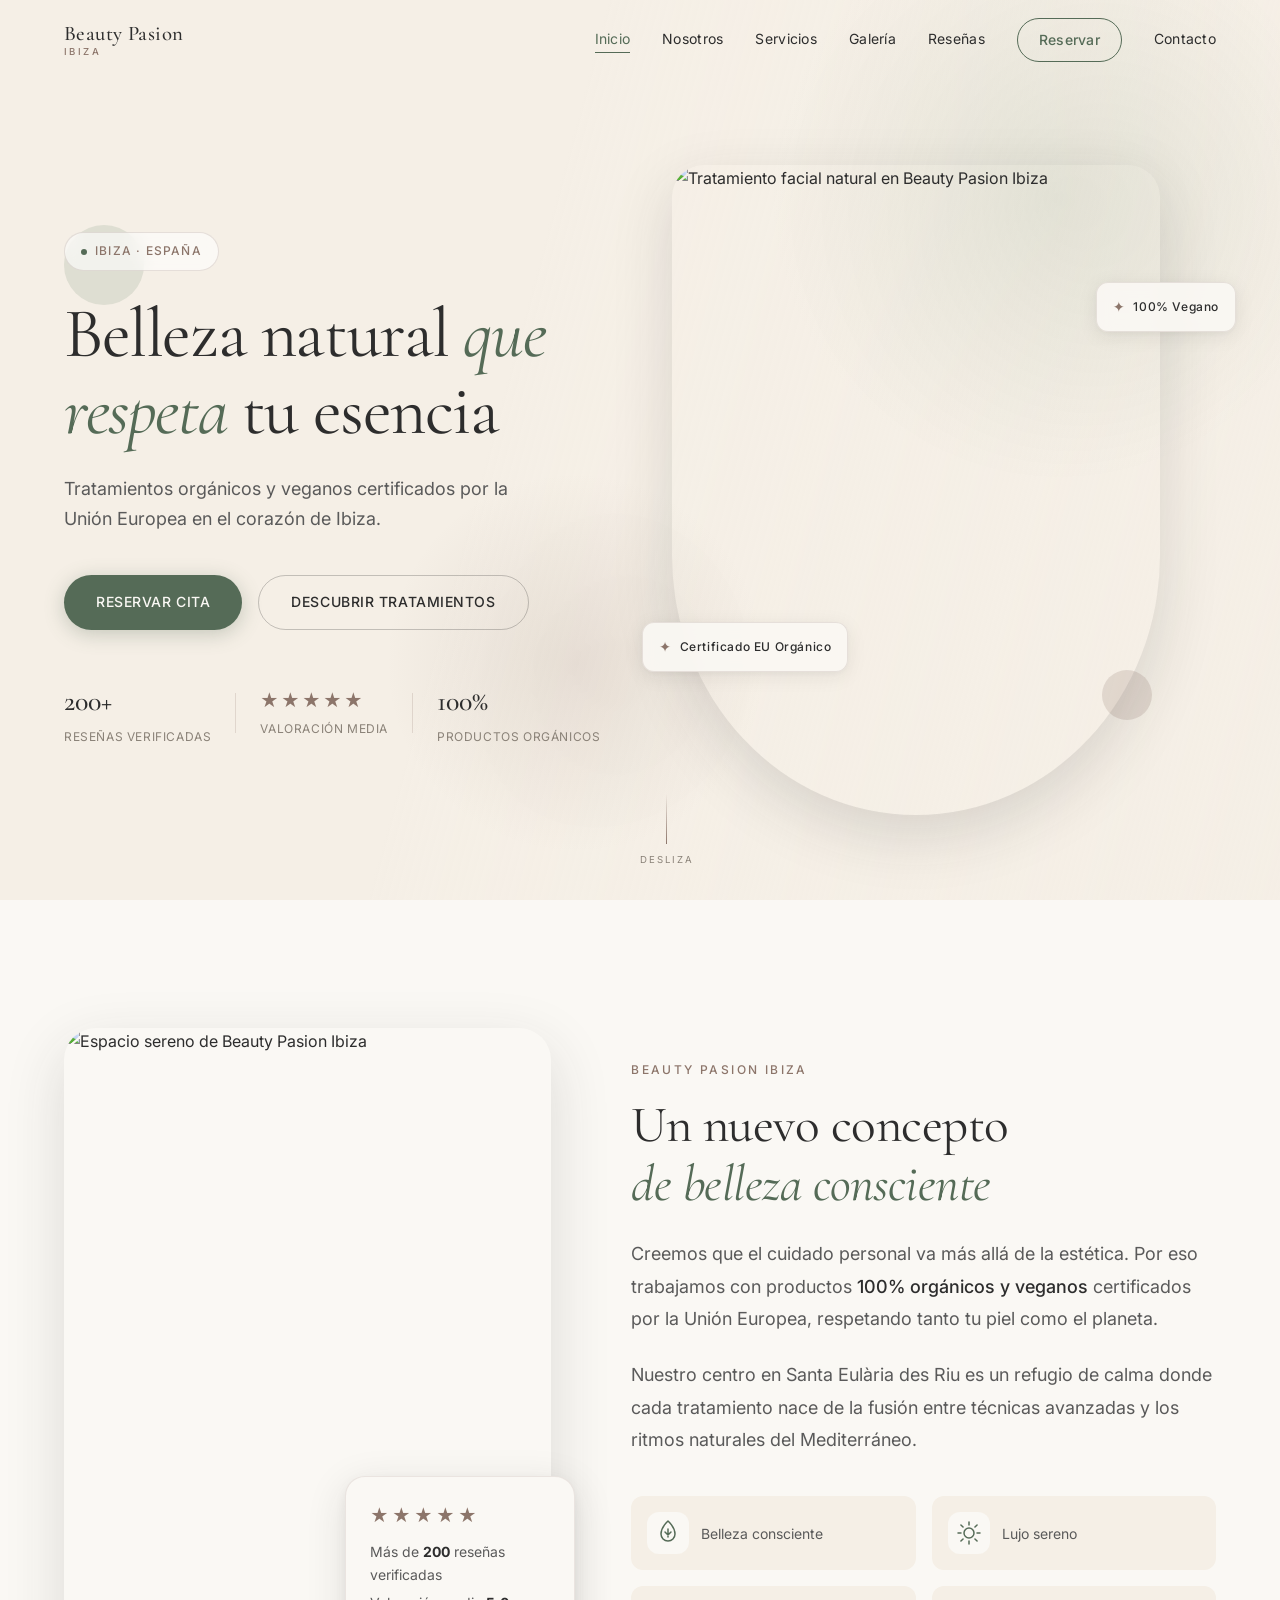
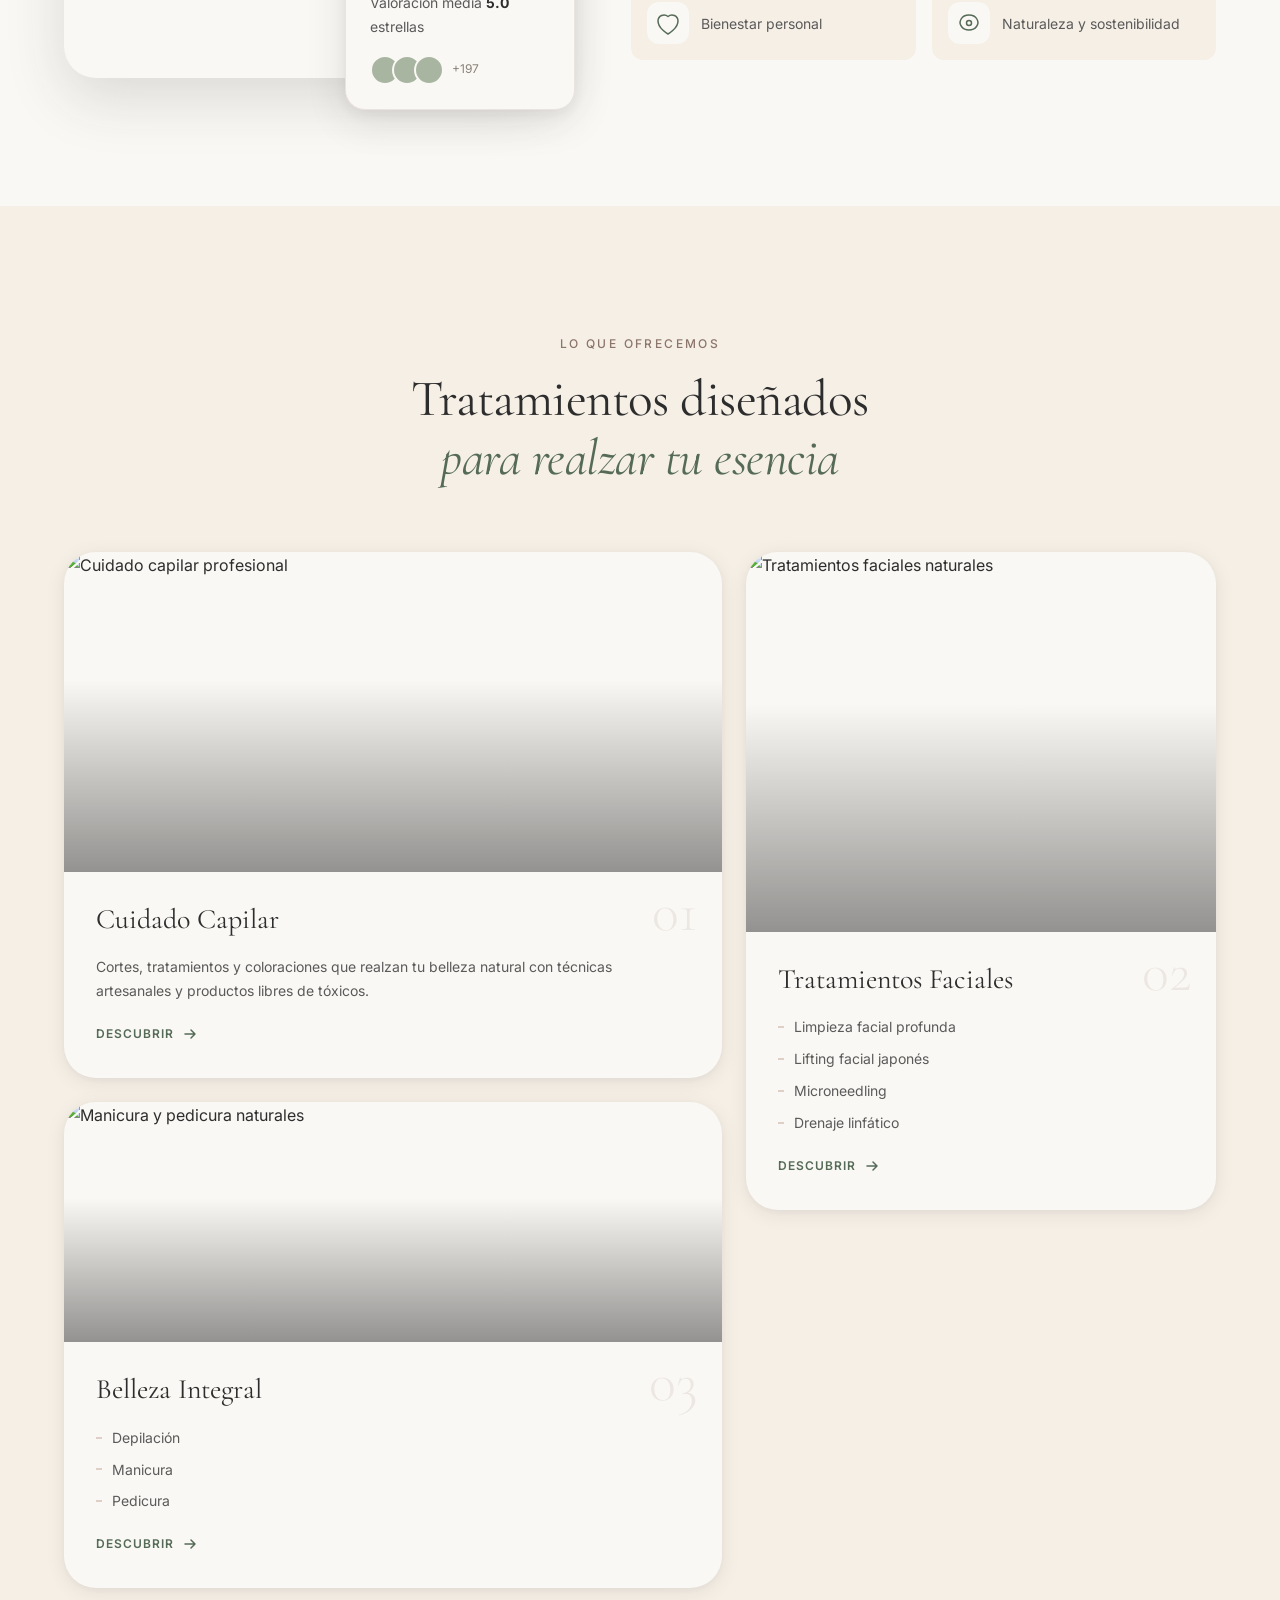
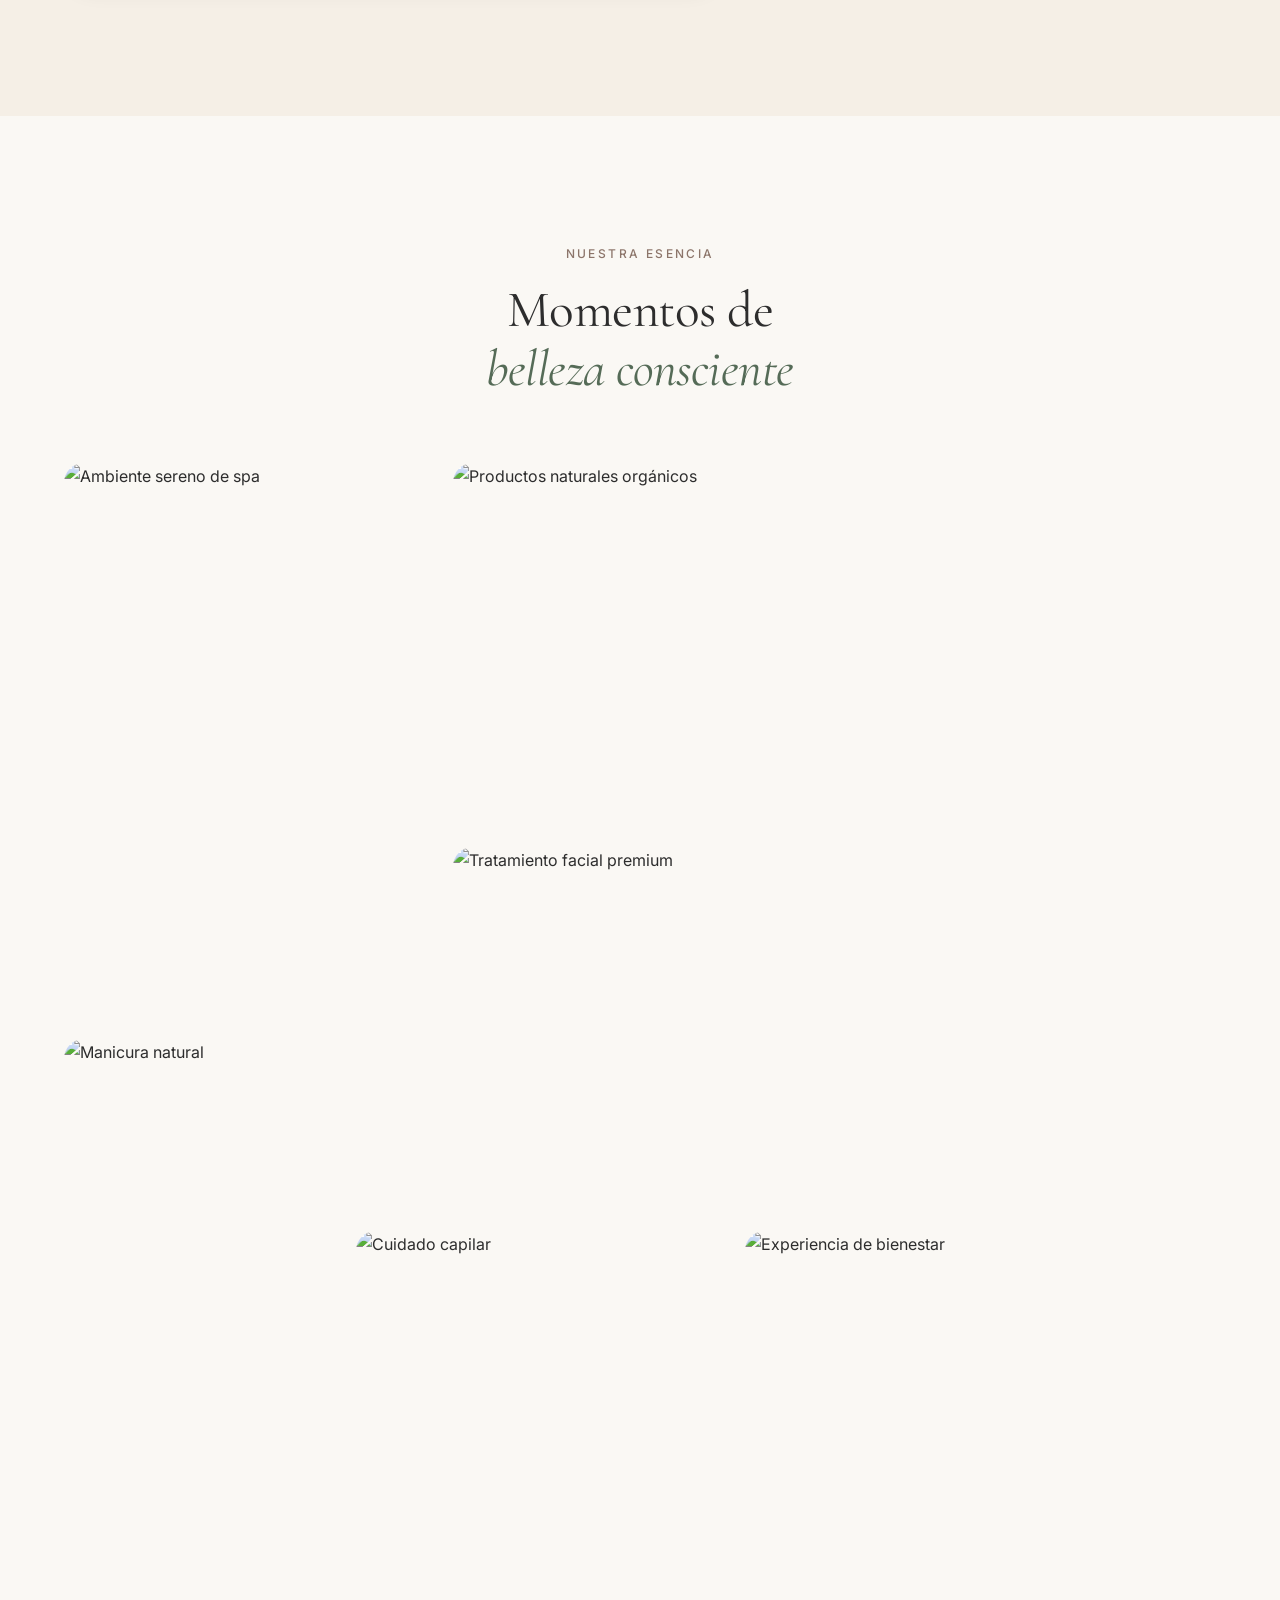
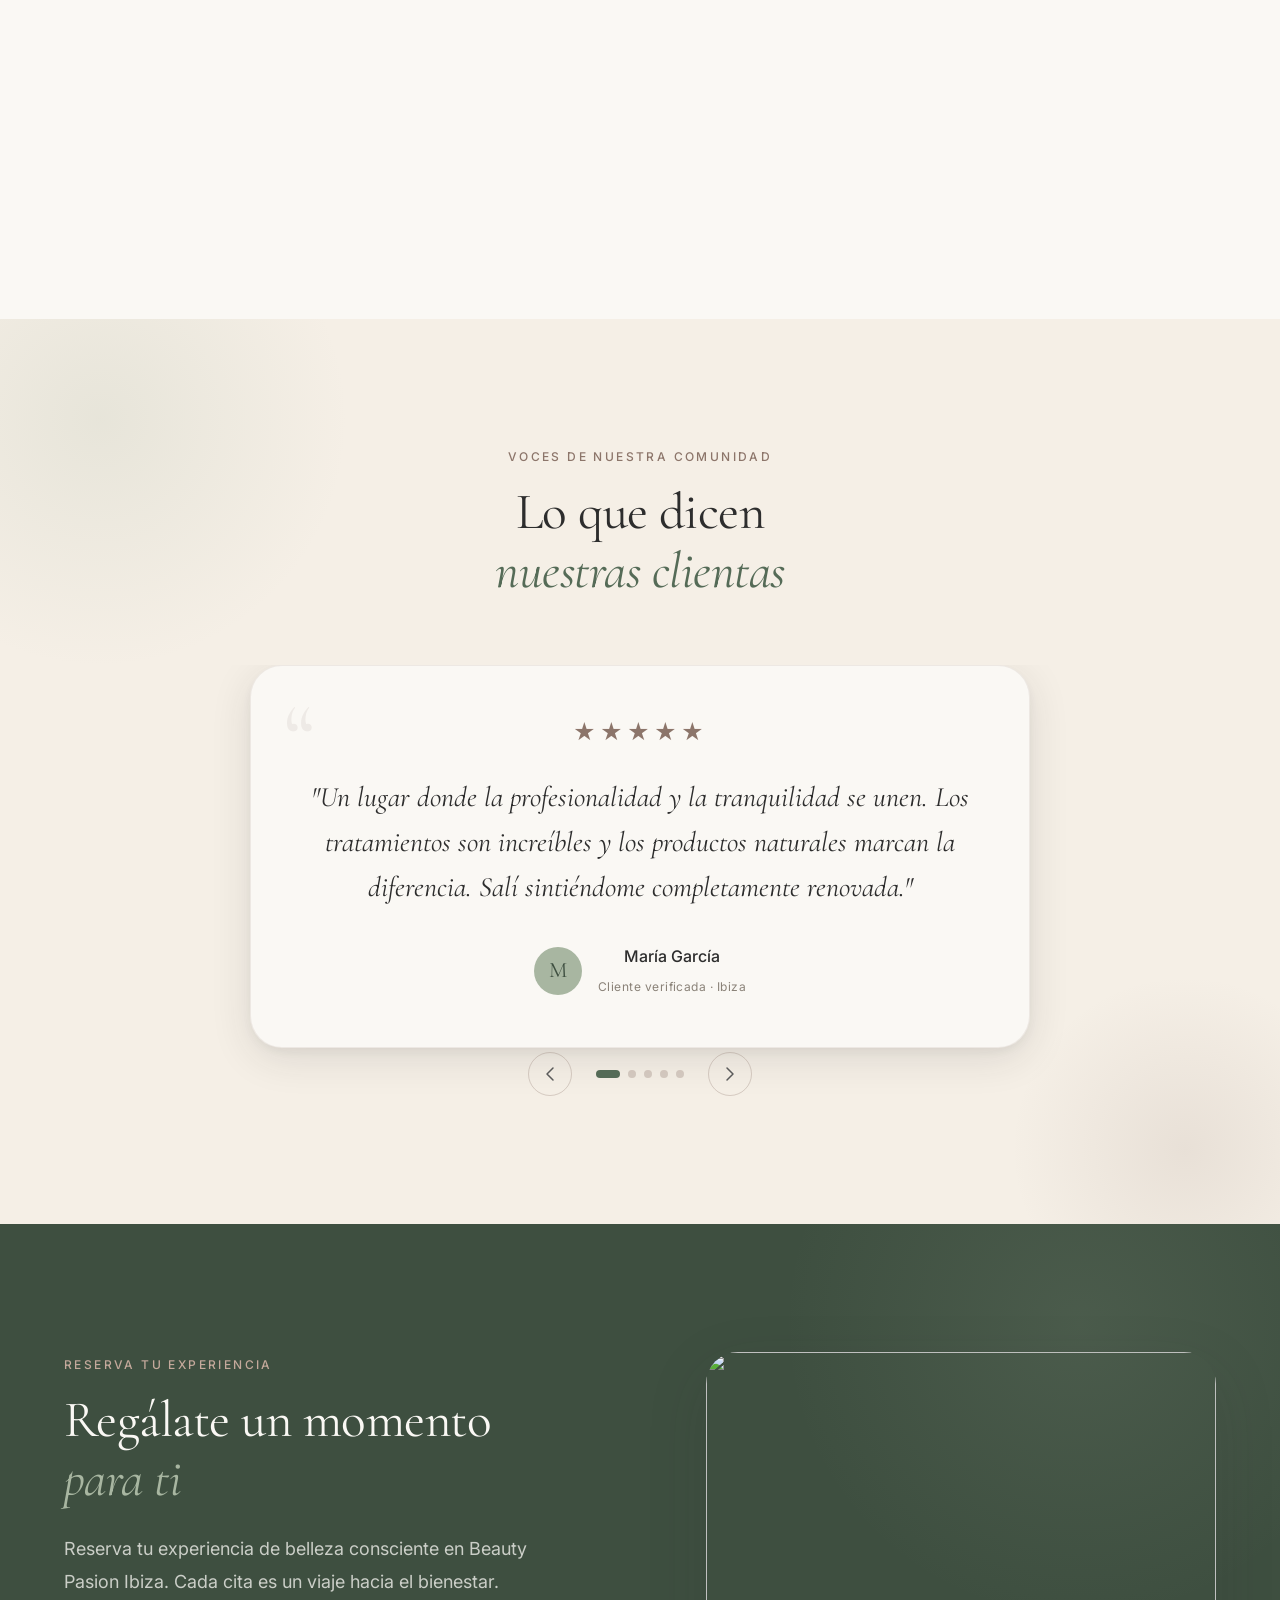
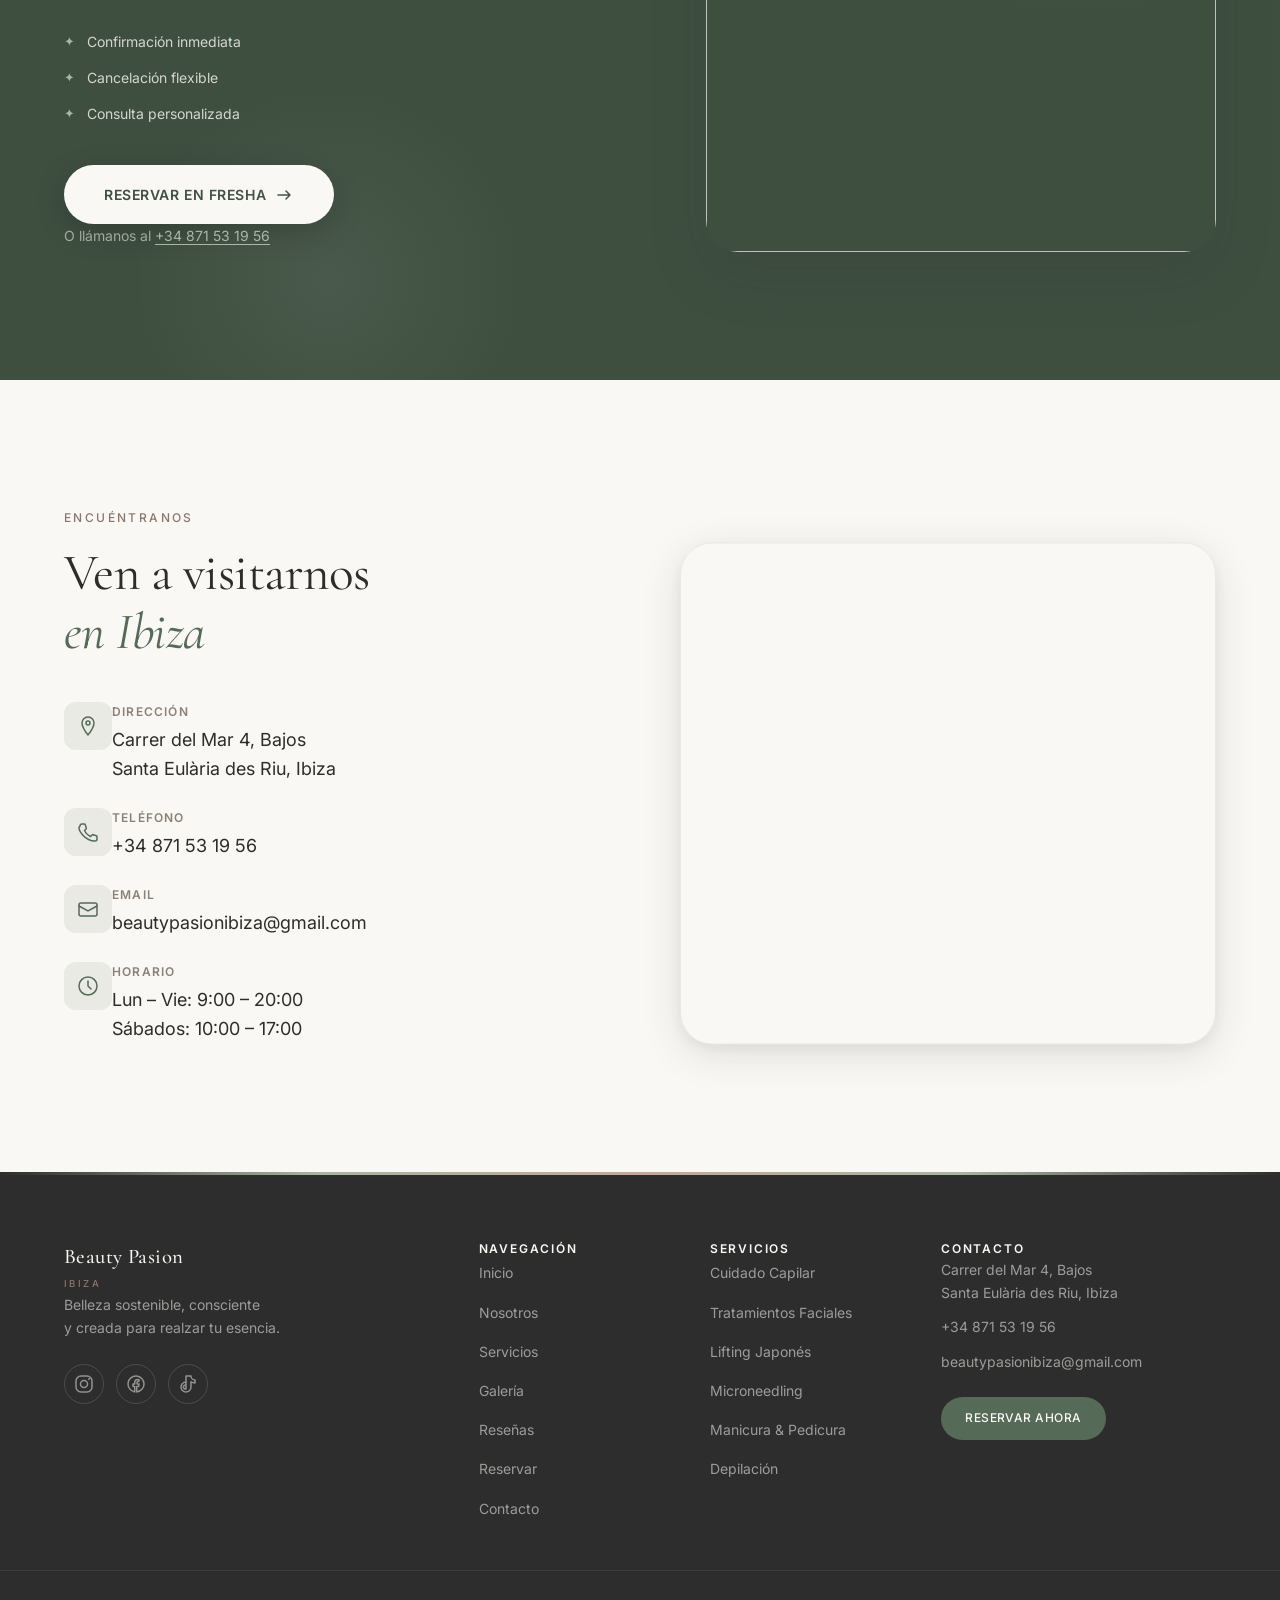
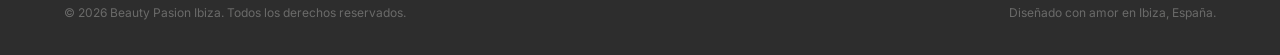
==== commit 0fbf8c1c: "feat: premium directional reveal system + reusable base template Replace basic scroll reveal with hi" ====
--- a/index.html
+++ b/index.html
@@ -5,40 +5,26 @@
   <meta name="viewport" content="width=device-width, initial-scale=1.0" />
   <meta name="description" content="Beauty Pasion Ibiza — Tratamientos orgánicos y veganos certificados por la Unión Europea en el corazón de Ibiza. Belleza natural, consciente y exclusiva." />
   <meta name="theme-color" content="#F5EFE6" />
-
-  <!-- Open Graph -->
   <meta property="og:title" content="Beauty Pasion Ibiza" />
   <meta property="og:description" content="Un nuevo concepto de belleza consciente en el corazón de Ibiza." />
   <meta property="og:type" content="website" />
-
-  <!-- Google Fonts — Cormorant Garamond (editorial serif) + Inter (sans) -->
   <link rel="preconnect" href="https://fonts.googleapis.com" />
   <link rel="preconnect" href="https://fonts.gstatic.com" crossorigin />
   <link href="https://fonts.googleapis.com/css2?family=Cormorant+Garamond:ital,wght@0,300;0,400;0,500;0,600;1,300;1,400;1,500&family=Inter:wght@300;400;500;600&display=swap" rel="stylesheet" />
-
   <link rel="stylesheet" href="styles.css" />
   <title>Beauty Pasion Ibiza — Belleza Consciente</title>
 </head>
 <body>
 
-  <!-- ═══════════════════════════════════════════
-       OVERLAY DEL MENÚ LATERAL MÓVIL
-  ═══════════════════════════════════════════ -->
   <div class="nav-overlay" id="navOverlay" aria-hidden="true"></div>
 
-  <!-- ═══════════════════════════════════════════
-       HEADER
-  ═══════════════════════════════════════════ -->
+  <!-- HEADER -->
   <header class="site-header" id="siteHeader" role="banner">
     <div class="header-inner">
-
-      <!-- Logo -->
       <a href="#inicio" class="logo" aria-label="Beauty Pasion Ibiza — inicio">
         <span class="logo-main">Beauty Pasion</span>
         <span class="logo-sub">Ibiza</span>
       </a>
-
-      <!-- Navegación principal (escritorio) -->
       <nav class="nav-desktop" aria-label="Navegación principal">
         <a href="#inicio"    class="nav-link">Inicio</a>
         <a href="#nosotros"  class="nav-link">Nosotros</a>
@@ -48,16 +34,12 @@
         <a href="#reservas"  class="nav-link nav-cta">Reservar</a>
         <a href="#contacto"  class="nav-link">Contacto</a>
       </nav>
-
-      <!-- Botón menú hamburguesa (móvil) -->
       <button class="nav-toggle" id="navToggle" aria-label="Abrir menú" aria-expanded="false" aria-controls="navMobile">
         <span class="hamburger-line"></span>
         <span class="hamburger-line"></span>
         <span class="hamburger-line"></span>
       </button>
     </div>
-
-    <!-- Menú lateral deslizante (móvil) -->
     <nav class="nav-mobile" id="navMobile" aria-label="Menú móvil" aria-hidden="true">
       <div class="nav-mobile-inner">
         <div class="nav-mobile-logo">
@@ -71,9 +53,7 @@
           <li><a href="#galeria"   class="nav-mobile-link" data-close-menu>Galería</a></li>
           <li><a href="#resenas"   class="nav-mobile-link" data-close-menu>Reseñas</a></li>
           <li><a href="#contacto"  class="nav-mobile-link" data-close-menu>Contacto</a></li>
-          <li>
-            <a href="#reservas" class="nav-mobile-cta" data-close-menu>Reservar cita</a>
-          </li>
+          <li><a href="#reservas"  class="nav-mobile-cta" data-close-menu>Reservar cita</a></li>
         </ul>
         <div class="nav-mobile-footer">
           <p>+34 871 53 19 56</p>
@@ -85,50 +65,41 @@
 
   <main>
 
-    <!-- ═══════════════════════════════════════════
-         HERO — PORTADA EDITORIAL
-    ═══════════════════════════════════════════ -->
+    <!-- ══════════════════════════════════════
+         HERO
+    ══════════════════════════════════════ -->
     <section class="hero" id="inicio" aria-label="Portada principal">
-
-      <!-- Fondo parallax con imagen -->
       <div class="hero-bg" id="heroBg" aria-hidden="true">
         <div class="hero-bg-img" style="background-image: url('https://images.unsplash.com/photo-1570172619644-dfd03ed5d881?w=1600&q=85&auto=format&fit=crop')"></div>
         <div class="hero-bg-overlay"></div>
       </div>
-
-      <!-- Formas orgánicas decorativas -->
       <div class="hero-shape hero-shape--1" aria-hidden="true"></div>
       <div class="hero-shape hero-shape--2" aria-hidden="true"></div>
       <div class="hero-orb hero-orb--1" aria-hidden="true"></div>
       <div class="hero-orb hero-orb--2" aria-hidden="true"></div>
 
       <div class="hero-inner container">
-
-        <!-- Columna izquierda — Contenido -->
+        <!-- Columna izquierda — animaciones orquestadas al cargar -->
         <div class="hero-content">
-          <div class="hero-badge reveal-up" data-delay="0">
+          <!-- data-hero-delay: se activa en JS al cargar, no por scroll -->
+          <div class="hero-badge" data-hero-item data-hero-delay="0" data-reveal="from-left">
             <span class="hero-badge-dot"></span>
             Ibiza · España
           </div>
-
-          <h1 class="hero-title reveal-up" data-delay="100">
-            Belleza natural<br />
-            <em>que respeta</em><br />
-            tu esencia
+          <h1 class="hero-title" data-hero-item data-hero-delay="140">
+            <span class="line-mask" data-reveal="from-bottom">Belleza natural</span>
+            <span class="line-mask" data-reveal="from-bottom" data-reveal-delay="80"><em>que respeta</em></span>
+            <span class="line-mask" data-reveal="from-bottom" data-reveal-delay="160">tu esencia</span>
           </h1>
-
-          <p class="hero-subtitle reveal-up" data-delay="200">
+          <p class="hero-subtitle" data-hero-item data-hero-delay="440" data-reveal="from-bottom">
             Tratamientos orgánicos y veganos certificados por la Unión Europea
             en el corazón de Ibiza.
           </p>
-
-          <div class="hero-actions reveal-up" data-delay="300">
+          <div class="hero-actions" data-hero-item data-hero-delay="580" data-reveal="from-bottom">
             <a href="#reservas" class="btn btn--primary">Reservar cita</a>
             <a href="#servicios" class="btn btn--ghost">Descubrir tratamientos</a>
           </div>
-
-          <!-- Indicadores de confianza -->
-          <div class="hero-trust reveal-up" data-delay="400">
+          <div class="hero-trust" data-hero-item data-hero-delay="720" data-reveal="from-bottom">
             <div class="hero-trust-item">
               <span class="hero-trust-number">200+</span>
               <span class="hero-trust-label">Reseñas verificadas</span>
@@ -146,9 +117,9 @@
           </div>
         </div>
 
-        <!-- Columna derecha — Imagen editorial -->
-        <div class="hero-visual reveal-right" data-delay="150" aria-hidden="true">
-          <div class="hero-image-frame">
+        <!-- Columna derecha — imagen con clip-path reveal -->
+        <div class="hero-visual" data-hero-item data-hero-delay="200" aria-hidden="true">
+          <div class="hero-image-frame" data-reveal="clip-up">
             <img
               src="https://images.unsplash.com/photo-1616394584738-fc6e612e71b9?w=900&q=85&auto=format&fit=crop"
               alt="Tratamiento facial natural en Beauty Pasion Ibiza"
@@ -156,48 +127,44 @@
               loading="eager"
               fetchpriority="high"
             />
-            <!-- Tarjeta flotante decorativa -->
-            <div class="hero-float-card hero-float-card--1">
-              <span class="float-card-icon">✦</span>
-              <span>Certificado EU Orgánico</span>
-            </div>
-            <div class="hero-float-card hero-float-card--2">
-              <span class="float-card-icon">✦</span>
-              <span>100% Vegano</span>
-            </div>
-          </div>
-        </div>
-
-      </div>
-
-      <!-- Scroll indicator -->
+          </div>
+          <div class="hero-float-card hero-float-card--1" data-hero-item data-hero-delay="900">
+            <span class="float-card-icon">✦</span>
+            <span>Certificado EU Orgánico</span>
+          </div>
+          <div class="hero-float-card hero-float-card--2" data-hero-item data-hero-delay="1050">
+            <span class="float-card-icon">✦</span>
+            <span>100% Vegano</span>
+          </div>
+        </div>
+      </div>
+
       <div class="hero-scroll-indicator" aria-hidden="true">
         <span class="scroll-line"></span>
         <span class="scroll-text">Desliza</span>
       </div>
-
-    </section>
-
-    <!-- ═══════════════════════════════════════════
-         NOSOTROS — COMPOSICIÓN EDITORIAL
-    ═══════════════════════════════════════════ -->
+    </section>
+
+    <!-- ══════════════════════════════════════
+         NOSOTROS
+    ══════════════════════════════════════ -->
     <section class="about" id="nosotros" aria-labelledby="about-title">
       <div class="container about-grid">
 
-        <!-- Foto vertical grande -->
+        <!-- Foto — clip-path desde la izquierda -->
         <div class="about-visual">
-          <div class="about-image-wrapper reveal-left">
-            <img
-              src="https://images.unsplash.com/photo-1612817288484-6f916006741a?w=800&q=85&auto=format&fit=crop"
-              alt="Espacio sereno de Beauty Pasion Ibiza"
-              class="about-image"
-              loading="lazy"
-            />
+          <div class="about-image-wrapper">
+            <div class="img-reveal-wrap" data-reveal="clip-right">
+              <img
+                src="https://images.unsplash.com/photo-1612817288484-6f916006741a?w=800&q=85&auto=format&fit=crop"
+                alt="Espacio sereno de Beauty Pasion Ibiza"
+                class="about-image"
+                loading="lazy"
+              />
+            </div>
             <div class="about-image-accent" aria-hidden="true"></div>
           </div>
-
-          <!-- Bloque de confianza flotante -->
-          <div class="about-trust-badge reveal-up" data-delay="200">
+          <div class="about-trust-badge" data-reveal="scale-in" data-reveal-delay="500">
             <div class="trust-stars" aria-label="5 estrellas sobre 5">★★★★★</div>
             <p class="trust-count">Más de <strong>200</strong> reseñas verificadas</p>
             <p class="trust-rating">Valoración media <strong>5.0</strong> estrellas</p>
@@ -210,118 +177,81 @@
           </div>
         </div>
 
-        <!-- Contenido editorial -->
+        <!-- Contenido — secuencia izquierda → abajo -->
         <div class="about-content">
-          <span class="eyebrow reveal-up">BEAUTY PASION IBIZA</span>
-
-          <h2 class="about-title section-title reveal-up" id="about-title" data-delay="100">
-            Un nuevo concepto<br />
-            <em>de belleza consciente</em>
+          <span class="eyebrow" data-reveal="from-left">BEAUTY PASION IBIZA</span>
+          <h2 class="about-title section-title" id="about-title" data-reveal="from-bottom" data-reveal-delay="120">
+            Un nuevo concepto<br /><em>de belleza consciente</em>
           </h2>
-
-          <p class="about-text reveal-up" data-delay="200">
+          <p class="about-text" data-reveal="from-bottom" data-reveal-delay="260">
             Creemos que el cuidado personal va más allá de la estética. Por eso trabajamos
             con productos <strong>100% orgánicos y veganos</strong> certificados por la Unión
             Europea, respetando tanto tu piel como el planeta.
           </p>
-
-          <p class="about-text reveal-up" data-delay="280">
+          <p class="about-text" data-reveal="from-bottom" data-reveal-delay="380">
             Nuestro centro en Santa Eulària des Riu es un refugio de calma donde cada
             tratamiento nace de la fusión entre técnicas avanzadas y los ritmos naturales
             del Mediterráneo.
           </p>
-
-          <!-- Valores visuales -->
-          <div class="about-values reveal-up" data-delay="360">
-            <div class="about-value">
+          <div class="about-values" data-reveal-stagger data-reveal-stagger-delay="500">
+            <div class="about-value stagger-child">
               <div class="value-icon" aria-hidden="true">
-                <svg width="28" height="28" viewBox="0 0 28 28" fill="none" aria-hidden="true">
-                  <path d="M14 2C14 2 7 8 7 15a7 7 0 0014 0C21 8 14 2 14 2Z" stroke="currentColor" stroke-width="1.5" stroke-linejoin="round"/>
-                  <path d="M14 10v8M11 13l3 3 3-3" stroke="currentColor" stroke-width="1.5" stroke-linecap="round"/>
-                </svg>
+                <svg width="28" height="28" viewBox="0 0 28 28" fill="none"><path d="M14 2C14 2 7 8 7 15a7 7 0 0014 0C21 8 14 2 14 2Z" stroke="currentColor" stroke-width="1.5" stroke-linejoin="round"/><path d="M14 10v8M11 13l3 3 3-3" stroke="currentColor" stroke-width="1.5" stroke-linecap="round"/></svg>
               </div>
               <span>Belleza consciente</span>
             </div>
-            <div class="about-value">
+            <div class="about-value stagger-child">
               <div class="value-icon" aria-hidden="true">
-                <svg width="28" height="28" viewBox="0 0 28 28" fill="none" aria-hidden="true">
-                  <circle cx="14" cy="14" r="5" stroke="currentColor" stroke-width="1.5"/>
-                  <path d="M14 3v3M14 22v3M3 14h3M22 14h3M5.93 5.93l2.12 2.12M19.95 19.95l2.12 2.12M5.93 22.07l2.12-2.12M19.95 8.05l2.12-2.12" stroke="currentColor" stroke-width="1.5" stroke-linecap="round"/>
-                </svg>
+                <svg width="28" height="28" viewBox="0 0 28 28" fill="none"><circle cx="14" cy="14" r="5" stroke="currentColor" stroke-width="1.5"/><path d="M14 3v3M14 22v3M3 14h3M22 14h3M5.93 5.93l2.12 2.12M19.95 19.95l2.12 2.12M5.93 22.07l2.12-2.12M19.95 8.05l2.12-2.12" stroke="currentColor" stroke-width="1.5" stroke-linecap="round"/></svg>
               </div>
               <span>Lujo sereno</span>
             </div>
-            <div class="about-value">
+            <div class="about-value stagger-child">
               <div class="value-icon" aria-hidden="true">
-                <svg width="28" height="28" viewBox="0 0 28 28" fill="none" aria-hidden="true">
-                  <path d="M14 25C14 25 4 19.5 4 12a6 6 0 0110-4.47A6 6 0 0124 12c0 7.5-10 13-10 13Z" stroke="currentColor" stroke-width="1.5" stroke-linejoin="round"/>
-                </svg>
+                <svg width="28" height="28" viewBox="0 0 28 28" fill="none"><path d="M14 25C14 25 4 19.5 4 12a6 6 0 0110-4.47A6 6 0 0124 12c0 7.5-10 13-10 13Z" stroke="currentColor" stroke-width="1.5" stroke-linejoin="round"/></svg>
               </div>
               <span>Bienestar personal</span>
             </div>
-            <div class="about-value">
+            <div class="about-value stagger-child">
               <div class="value-icon" aria-hidden="true">
-                <svg width="28" height="28" viewBox="0 0 28 28" fill="none" aria-hidden="true">
-                  <path d="M5 14s0-8 9-8 9 8 9 8-1 7-9 7-9-7-9-7Z" stroke="currentColor" stroke-width="1.5"/>
-                  <circle cx="14" cy="14" r="2.5" stroke="currentColor" stroke-width="1.5"/>
-                </svg>
+                <svg width="28" height="28" viewBox="0 0 28 28" fill="none"><path d="M5 14s0-8 9-8 9 8 9 8-1 7-9 7-9-7-9-7Z" stroke="currentColor" stroke-width="1.5"/><circle cx="14" cy="14" r="2.5" stroke="currentColor" stroke-width="1.5"/></svg>
               </div>
               <span>Naturaleza y sostenibilidad</span>
             </div>
           </div>
-
-        </div>
-      </div>
-    </section>
-
-    <!-- ═══════════════════════════════════════════
-         SERVICIOS — COMPOSICIÓN DINÁMICA
-    ═══════════════════════════════════════════ -->
+        </div>
+      </div>
+    </section>
+
+    <!-- ══════════════════════════════════════
+         SERVICIOS
+    ══════════════════════════════════════ -->
     <section class="services" id="servicios" aria-labelledby="services-title">
       <div class="container">
-
-        <div class="section-header reveal-up">
-          <span class="eyebrow">LO QUE OFRECEMOS</span>
-          <h2 class="section-title" id="services-title">
-            Tratamientos diseñados<br />
-            <em>para realzar tu esencia</em>
+        <div class="section-header">
+          <span class="eyebrow" data-reveal="from-left">LO QUE OFRECEMOS</span>
+          <h2 class="section-title" id="services-title" data-reveal="from-bottom" data-reveal-delay="120">
+            Tratamientos diseñados<br /><em>para realzar tu esencia</em>
           </h2>
         </div>
 
-        <!-- Grid dinámico — no es un grid de tarjetas iguales -->
         <div class="services-grid">
-
-          <!-- Servicio 1 — Grande, ocupa más espacio -->
-          <article class="service-card service-card--large reveal-up" data-delay="0">
+          <article class="service-card service-card--large" data-reveal="from-left" data-reveal-delay="0">
             <div class="service-card-media">
-              <img
-                src="https://images.unsplash.com/photo-1522337360788-8b13dee7a37e?w=900&q=85&auto=format&fit=crop"
-                alt="Cuidado capilar profesional"
-                loading="lazy"
-              />
+              <img src="https://images.unsplash.com/photo-1522337360788-8b13dee7a37e?w=900&q=85&auto=format&fit=crop" alt="Cuidado capilar profesional" loading="lazy" />
               <div class="service-card-overlay"></div>
             </div>
             <div class="service-card-body">
               <span class="service-number" aria-hidden="true">01</span>
               <h3 class="service-title">Cuidado Capilar</h3>
               <p class="service-desc">Cortes, tratamientos y coloraciones que realzan tu belleza natural con técnicas artesanales y productos libres de tóxicos.</p>
-              <a href="#reservas" class="service-link">
-                Descubrir
-                <svg width="16" height="16" viewBox="0 0 16 16" fill="none" aria-hidden="true">
-                  <path d="M3 8h10M9 4l4 4-4 4" stroke="currentColor" stroke-width="1.5" stroke-linecap="round" stroke-linejoin="round"/>
-                </svg>
-              </a>
+              <a href="#reservas" class="service-link">Descubrir <svg width="16" height="16" viewBox="0 0 16 16" fill="none" aria-hidden="true"><path d="M3 8h10M9 4l4 4-4 4" stroke="currentColor" stroke-width="1.5" stroke-linecap="round" stroke-linejoin="round"/></svg></a>
             </div>
           </article>
 
-          <!-- Servicio 2 — Destacado vertical -->
-          <article class="service-card service-card--tall reveal-up" data-delay="100">
+          <article class="service-card service-card--tall" data-reveal="from-bottom" data-reveal-delay="160">
             <div class="service-card-media">
-              <img
-                src="https://images.unsplash.com/photo-1570172619644-dfd03ed5d881?w=700&q=85&auto=format&fit=crop&crop=face"
-                alt="Tratamientos faciales naturales"
-                loading="lazy"
-              />
+              <img src="https://images.unsplash.com/photo-1570172619644-dfd03ed5d881?w=700&q=85&auto=format&fit=crop&crop=face" alt="Tratamientos faciales naturales" loading="lazy" />
               <div class="service-card-overlay"></div>
             </div>
             <div class="service-card-body">
@@ -333,23 +263,13 @@
                 <li>Microneedling</li>
                 <li>Drenaje linfático</li>
               </ul>
-              <a href="#reservas" class="service-link">
-                Descubrir
-                <svg width="16" height="16" viewBox="0 0 16 16" fill="none" aria-hidden="true">
-                  <path d="M3 8h10M9 4l4 4-4 4" stroke="currentColor" stroke-width="1.5" stroke-linecap="round" stroke-linejoin="round"/>
-                </svg>
-              </a>
+              <a href="#reservas" class="service-link">Descubrir <svg width="16" height="16" viewBox="0 0 16 16" fill="none" aria-hidden="true"><path d="M3 8h10M9 4l4 4-4 4" stroke="currentColor" stroke-width="1.5" stroke-linecap="round" stroke-linejoin="round"/></svg></a>
             </div>
           </article>
 
-          <!-- Servicio 3 — Pequeño, completar el grid -->
-          <article class="service-card service-card--accent reveal-up" data-delay="200">
+          <article class="service-card service-card--accent" data-reveal="from-right" data-reveal-delay="320">
             <div class="service-card-media">
-              <img
-                src="https://images.unsplash.com/photo-1604654894610-df63bc536371?w=700&q=85&auto=format&fit=crop"
-                alt="Manicura y pedicura naturales"
-                loading="lazy"
-              />
+              <img src="https://images.unsplash.com/photo-1604654894610-df63bc536371?w=700&q=85&auto=format&fit=crop" alt="Manicura y pedicura naturales" loading="lazy" />
               <div class="service-card-overlay"></div>
             </div>
             <div class="service-card-body">
@@ -360,409 +280,227 @@
                 <li>Manicura</li>
                 <li>Pedicura</li>
               </ul>
-              <a href="#reservas" class="service-link">
-                Descubrir
-                <svg width="16" height="16" viewBox="0 0 16 16" fill="none" aria-hidden="true">
-                  <path d="M3 8h10M9 4l4 4-4 4" stroke="currentColor" stroke-width="1.5" stroke-linecap="round" stroke-linejoin="round"/>
-                </svg>
-              </a>
+              <a href="#reservas" class="service-link">Descubrir <svg width="16" height="16" viewBox="0 0 16 16" fill="none" aria-hidden="true"><path d="M3 8h10M9 4l4 4-4 4" stroke="currentColor" stroke-width="1.5" stroke-linecap="round" stroke-linejoin="round"/></svg></a>
             </div>
           </article>
 
-          <!-- Bloque de cita decorativo — rompe la monotonía -->
-          <div class="services-quote reveal-up" data-delay="300" aria-hidden="true">
-            <blockquote>
-              "Cada tratamiento es una experiencia única diseñada para ti."
-            </blockquote>
+          <div class="services-quote" data-reveal="scale-in" data-reveal-delay="480" aria-hidden="true">
+            <blockquote>"Cada tratamiento es una experiencia única diseñada para ti."</blockquote>
             <div class="services-quote-deco">✦</div>
           </div>
-
-        </div>
-      </div>
-    </section>
-
-    <!-- ═══════════════════════════════════════════
-         GALERÍA — COLLAGE EDITORIAL
-    ═══════════════════════════════════════════ -->
+        </div>
+      </div>
+    </section>
+
+    <!-- ══════════════════════════════════════
+         GALERÍA
+    ══════════════════════════════════════ -->
     <section class="gallery" id="galeria" aria-labelledby="gallery-title">
       <div class="container">
-        <div class="section-header reveal-up">
-          <span class="eyebrow">NUESTRA ESENCIA</span>
-          <h2 class="section-title" id="gallery-title">
-            Momentos de<br />
-            <em>belleza consciente</em>
+        <div class="section-header">
+          <span class="eyebrow" data-reveal="from-left">NUESTRA ESENCIA</span>
+          <h2 class="section-title" id="gallery-title" data-reveal="from-bottom" data-reveal-delay="120">
+            Momentos de<br /><em>belleza consciente</em>
           </h2>
         </div>
       </div>
-
-      <!-- Galería sin contenedor — va al 100% del ancho -->
       <div class="gallery-grid" role="list">
-
-        <div class="gallery-item gallery-item--tall reveal-up" role="listitem" data-delay="0">
-          <img src="https://images.unsplash.com/photo-1519415510236-718bdfcd89c8?w=700&q=80&auto=format&fit=crop" alt="Ambiente sereno de spa" loading="lazy" />
-          <div class="gallery-item-overlay">
-            <span>Ambiente & Calma</span>
-          </div>
-        </div>
-
-        <div class="gallery-item reveal-up" role="listitem" data-delay="80">
-          <img src="https://images.unsplash.com/photo-1598440947619-2c35fc9aa908?w=700&q=80&auto=format&fit=crop" alt="Productos naturales orgánicos" loading="lazy" />
-          <div class="gallery-item-overlay">
-            <span>Productos Orgánicos</span>
-          </div>
-        </div>
-
-        <div class="gallery-item gallery-item--wide reveal-up" role="listitem" data-delay="160">
-          <img src="https://images.unsplash.com/photo-1560750588-73207b1ef5b8?w=900&q=80&auto=format&fit=crop" alt="Tratamiento facial premium" loading="lazy" />
-          <div class="gallery-item-overlay">
-            <span>Tratamientos Faciales</span>
-          </div>
-        </div>
-
-        <div class="gallery-item gallery-item--small reveal-up" role="listitem" data-delay="120">
-          <img src="https://images.unsplash.com/photo-1590439471364-192aa70c0b53?w=500&q=80&auto=format&fit=crop" alt="Manicura natural" loading="lazy" />
-          <div class="gallery-item-overlay">
-            <span>Manicura</span>
-          </div>
-        </div>
-
-        <div class="gallery-item reveal-up" role="listitem" data-delay="200">
-          <img src="https://images.unsplash.com/photo-1515377905703-c4788e51af15?w=700&q=80&auto=format&fit=crop" alt="Cuidado capilar" loading="lazy" />
-          <div class="gallery-item-overlay">
-            <span>Cuidado Capilar</span>
-          </div>
-        </div>
-
-        <div class="gallery-item gallery-item--tall reveal-up" role="listitem" data-delay="240">
-          <img src="https://images.unsplash.com/photo-1542893560-4762faf3d4e3?w=700&q=80&auto=format&fit=crop" alt="Experiencia de bienestar" loading="lazy" />
-          <div class="gallery-item-overlay">
-            <span>Bienestar Total</span>
-          </div>
-        </div>
-
-      </div>
-    </section>
-
-    <!-- ═══════════════════════════════════════════
-         TESTIMONIOS — CARRUSEL EMOCIONAL
-    ═══════════════════════════════════════════ -->
+        <div class="gallery-item gallery-item--tall" role="listitem" data-reveal="from-left" data-reveal-delay="0">
+          <div class="img-reveal-wrap img-reveal-wrap--gallery" data-reveal="clip-up"><img src="https://images.unsplash.com/photo-1519415510236-718bdfcd89c8?w=700&q=80&auto=format&fit=crop" alt="Ambiente sereno de spa" loading="lazy" /></div>
+          <div class="gallery-item-overlay"><span>Ambiente & Calma</span></div>
+        </div>
+        <div class="gallery-item" role="listitem" data-reveal="from-bottom" data-reveal-delay="120">
+          <div class="img-reveal-wrap img-reveal-wrap--gallery" data-reveal="clip-up"><img src="https://images.unsplash.com/photo-1598440947619-2c35fc9aa908?w=700&q=80&auto=format&fit=crop" alt="Productos naturales orgánicos" loading="lazy" /></div>
+          <div class="gallery-item-overlay"><span>Productos Orgánicos</span></div>
+        </div>
+        <div class="gallery-item gallery-item--wide" role="listitem" data-reveal="from-right" data-reveal-delay="240">
+          <div class="img-reveal-wrap img-reveal-wrap--gallery" data-reveal="clip-up"><img src="https://images.unsplash.com/photo-1560750588-73207b1ef5b8?w=900&q=80&auto=format&fit=crop" alt="Tratamiento facial premium" loading="lazy" /></div>
+          <div class="gallery-item-overlay"><span>Tratamientos Faciales</span></div>
+        </div>
+        <div class="gallery-item gallery-item--small" role="listitem" data-reveal="from-bottom" data-reveal-delay="160">
+          <div class="img-reveal-wrap img-reveal-wrap--gallery" data-reveal="clip-up"><img src="https://images.unsplash.com/photo-1590439471364-192aa70c0b53?w=500&q=80&auto=format&fit=crop" alt="Manicura natural" loading="lazy" /></div>
+          <div class="gallery-item-overlay"><span>Manicura</span></div>
+        </div>
+        <div class="gallery-item" role="listitem" data-reveal="from-left" data-reveal-delay="300">
+          <div class="img-reveal-wrap img-reveal-wrap--gallery" data-reveal="clip-up"><img src="https://images.unsplash.com/photo-1515377905703-c4788e51af15?w=700&q=80&auto=format&fit=crop" alt="Cuidado capilar" loading="lazy" /></div>
+          <div class="gallery-item-overlay"><span>Cuidado Capilar</span></div>
+        </div>
+        <div class="gallery-item gallery-item--tall" role="listitem" data-reveal="from-right" data-reveal-delay="380">
+          <div class="img-reveal-wrap img-reveal-wrap--gallery" data-reveal="clip-up"><img src="https://images.unsplash.com/photo-1542893560-4762faf3d4e3?w=700&q=80&auto=format&fit=crop" alt="Experiencia de bienestar" loading="lazy" /></div>
+          <div class="gallery-item-overlay"><span>Bienestar Total</span></div>
+        </div>
+      </div>
+    </section>
+
+    <!-- ══════════════════════════════════════
+         TESTIMONIOS
+    ══════════════════════════════════════ -->
     <section class="testimonials" id="resenas" aria-labelledby="testimonials-title">
       <div class="testimonials-bg-deco" aria-hidden="true">
         <div class="testi-deco-circle testi-deco-circle--1"></div>
         <div class="testi-deco-circle testi-deco-circle--2"></div>
       </div>
-
       <div class="container">
-        <div class="section-header reveal-up">
-          <span class="eyebrow">VOCES DE NUESTRA COMUNIDAD</span>
-          <h2 class="section-title" id="testimonials-title">
-            Lo que dicen<br />
-            <em>nuestras clientas</em>
+        <div class="section-header">
+          <span class="eyebrow" data-reveal="from-left">VOCES DE NUESTRA COMUNIDAD</span>
+          <h2 class="section-title" id="testimonials-title" data-reveal="from-bottom" data-reveal-delay="120">
+            Lo que dicen<br /><em>nuestras clientas</em>
           </h2>
         </div>
-
-        <!-- Carrusel -->
-        <div class="carousel" role="region" aria-label="Reseñas de clientas" aria-roledescription="carrusel">
+        <div class="carousel" role="region" aria-label="Reseñas de clientas" aria-roledescription="carrusel" data-reveal="from-bottom" data-reveal-delay="280">
           <div class="carousel-track" id="carouselTrack">
-
             <div class="testimonial-slide" role="group" aria-roledescription="diapositiva" aria-label="Reseña 1 de 5">
               <div class="testimonial-card">
                 <div class="testimonial-stars" aria-label="5 estrellas">★★★★★</div>
-                <blockquote class="testimonial-text">
-                  "Un lugar donde la profesionalidad y la tranquilidad se unen. Los tratamientos son increíbles y los productos naturales marcan la diferencia. Salí sintiéndome completamente renovada."
-                </blockquote>
+                <blockquote class="testimonial-text">"Un lugar donde la profesionalidad y la tranquilidad se unen. Los tratamientos son increíbles y los productos naturales marcan la diferencia. Salí sintiéndome completamente renovada."</blockquote>
                 <footer class="testimonial-author">
                   <div class="author-avatar" aria-hidden="true">M</div>
-                  <div>
-                    <cite class="author-name">María García</cite>
-                    <span class="author-tag">Cliente verificada · Ibiza</span>
-                  </div>
+                  <div><cite class="author-name">María García</cite><span class="author-tag">Cliente verificada · Ibiza</span></div>
                 </footer>
               </div>
             </div>
-
             <div class="testimonial-slide" role="group" aria-roledescription="diapositiva" aria-label="Reseña 2 de 5">
               <div class="testimonial-card">
                 <div class="testimonial-stars" aria-label="5 estrellas">★★★★★</div>
-                <blockquote class="testimonial-text">
-                  "El lifting facial japonés cambió mi rutina de belleza por completo. El equipo es extraordinario, con una atención al detalle que no he encontrado en ningún otro centro de Ibiza."
-                </blockquote>
+                <blockquote class="testimonial-text">"El lifting facial japonés cambió mi rutina de belleza por completo. El equipo es extraordinario, con una atención al detalle que no he encontrado en ningún otro centro de Ibiza."</blockquote>
                 <footer class="testimonial-author">
                   <div class="author-avatar" aria-hidden="true">S</div>
-                  <div>
-                    <cite class="author-name">Sofía Martínez</cite>
-                    <span class="author-tag">Cliente verificada · Barcelona</span>
-                  </div>
+                  <div><cite class="author-name">Sofía Martínez</cite><span class="author-tag">Cliente verificada · Barcelona</span></div>
                 </footer>
               </div>
             </div>
-
             <div class="testimonial-slide" role="group" aria-roledescription="diapositiva" aria-label="Reseña 3 de 5">
               <div class="testimonial-card">
                 <div class="testimonial-stars" aria-label="5 estrellas">★★★★★</div>
-                <blockquote class="testimonial-text">
-                  "Estoy absolutamente enamorada de este lugar. La filosofía de belleza consciente se siente en cada detalle: desde los productos que usan hasta la calidez del trato personal."
-                </blockquote>
+                <blockquote class="testimonial-text">"Estoy absolutamente enamorada de este lugar. La filosofía de belleza consciente se siente en cada detalle: desde los productos que usan hasta la calidez del trato personal."</blockquote>
                 <footer class="testimonial-author">
                   <div class="author-avatar" aria-hidden="true">L</div>
-                  <div>
-                    <cite class="author-name">Laura Sánchez</cite>
-                    <span class="author-tag">Cliente verificada · Madrid</span>
-                  </div>
+                  <div><cite class="author-name">Laura Sánchez</cite><span class="author-tag">Cliente verificada · Madrid</span></div>
                 </footer>
               </div>
             </div>
-
             <div class="testimonial-slide" role="group" aria-roledescription="diapositiva" aria-label="Reseña 4 de 5">
               <div class="testimonial-card">
                 <div class="testimonial-stars" aria-label="5 estrellas">★★★★★</div>
-                <blockquote class="testimonial-text">
-                  "La limpieza facial profunda con productos orgánicos fue una revelación. Mi piel jamás había lucido tan saludable. Es el único centro de estética que recomendaría sin dudar."
-                </blockquote>
+                <blockquote class="testimonial-text">"La limpieza facial profunda con productos orgánicos fue una revelación. Mi piel jamás había lucido tan saludable. Es el único centro de estética que recomendaría sin dudar."</blockquote>
                 <footer class="testimonial-author">
                   <div class="author-avatar" aria-hidden="true">A</div>
-                  <div>
-                    <cite class="author-name">Ana Ruiz</cite>
-                    <span class="author-tag">Cliente verificada · Valencia</span>
-                  </div>
+                  <div><cite class="author-name">Ana Ruiz</cite><span class="author-tag">Cliente verificada · Valencia</span></div>
                 </footer>
               </div>
             </div>
-
             <div class="testimonial-slide" role="group" aria-roledescription="diapositiva" aria-label="Reseña 5 de 5">
               <div class="testimonial-card">
                 <div class="testimonial-stars" aria-label="5 estrellas">★★★★★</div>
-                <blockquote class="testimonial-text">
-                  "Un oasis de paz en el corazón de Ibiza. La manicura con esmaltes veganos y la atención personalizada hacen de cada visita una experiencia que vas a querer repetir."
-                </blockquote>
+                <blockquote class="testimonial-text">"Un oasis de paz en el corazón de Ibiza. La manicura con esmaltes veganos y la atención personalizada hacen de cada visita una experiencia que vas a querer repetir."</blockquote>
                 <footer class="testimonial-author">
                   <div class="author-avatar" aria-hidden="true">C</div>
-                  <div>
-                    <cite class="author-name">Carmen López</cite>
-                    <span class="author-tag">Cliente verificada · Sevilla</span>
-                  </div>
+                  <div><cite class="author-name">Carmen López</cite><span class="author-tag">Cliente verificada · Sevilla</span></div>
                 </footer>
               </div>
             </div>
-
-          </div><!-- /carousel-track -->
-
-          <!-- Controles de navegación -->
+          </div>
           <div class="carousel-controls" aria-label="Controles del carrusel">
             <button class="carousel-btn carousel-btn--prev" id="carouselPrev" aria-label="Reseña anterior">
-              <svg width="20" height="20" viewBox="0 0 20 20" fill="none" aria-hidden="true">
-                <path d="M13 4l-6 6 6 6" stroke="currentColor" stroke-width="1.5" stroke-linecap="round" stroke-linejoin="round"/>
-              </svg>
+              <svg width="20" height="20" viewBox="0 0 20 20" fill="none" aria-hidden="true"><path d="M13 4l-6 6 6 6" stroke="currentColor" stroke-width="1.5" stroke-linecap="round" stroke-linejoin="round"/></svg>
             </button>
-
-            <div class="carousel-dots" id="carouselDots" role="tablist" aria-label="Seleccionar reseña">
-              <!-- Se generan en JS -->
-            </div>
-
+            <div class="carousel-dots" id="carouselDots" role="tablist" aria-label="Seleccionar reseña"></div>
             <button class="carousel-btn carousel-btn--next" id="carouselNext" aria-label="Siguiente reseña">
-              <svg width="20" height="20" viewBox="0 0 20 20" fill="none" aria-hidden="true">
-                <path d="M7 4l6 6-6 6" stroke="currentColor" stroke-width="1.5" stroke-linecap="round" stroke-linejoin="round"/>
-              </svg>
+              <svg width="20" height="20" viewBox="0 0 20 20" fill="none" aria-hidden="true"><path d="M7 4l6 6-6 6" stroke="currentColor" stroke-width="1.5" stroke-linecap="round" stroke-linejoin="round"/></svg>
             </button>
           </div>
-
-        </div><!-- /carousel -->
-      </div>
-    </section>
-
-    <!-- ═══════════════════════════════════════════
-         RESERVAS — SECCIÓN DE CONVERSIÓN
-    ═══════════════════════════════════════════ -->
+        </div>
+      </div>
+    </section>
+
+    <!-- ══════════════════════════════════════
+         RESERVAS
+    ══════════════════════════════════════ -->
     <section class="booking" id="reservas" aria-labelledby="booking-title">
       <div class="booking-bg" aria-hidden="true">
         <div class="booking-bg-shape booking-bg-shape--1"></div>
         <div class="booking-bg-shape booking-bg-shape--2"></div>
       </div>
-
       <div class="container booking-inner">
-        <div class="booking-content reveal-up">
-          <span class="eyebrow eyebrow--light">RESERVA TU EXPERIENCIA</span>
-          <h2 class="section-title booking-title" id="booking-title">
-            Regálate un momento<br />
-            <em>para ti</em>
+        <div class="booking-content">
+          <span class="eyebrow eyebrow--light" data-reveal="from-left">RESERVA TU EXPERIENCIA</span>
+          <h2 class="section-title booking-title" id="booking-title" data-reveal="from-bottom" data-reveal-delay="140">
+            Regálate un momento<br /><em>para ti</em>
           </h2>
-          <p class="booking-text">
+          <p class="booking-text" data-reveal="from-bottom" data-reveal-delay="280">
             Reserva tu experiencia de belleza consciente en Beauty Pasion Ibiza.
             Cada cita es un viaje hacia el bienestar.
           </p>
-
-          <div class="booking-features">
-            <div class="booking-feature">
-              <span class="booking-feature-icon" aria-hidden="true">✦</span>
-              <span>Confirmación inmediata</span>
-            </div>
-            <div class="booking-feature">
-              <span class="booking-feature-icon" aria-hidden="true">✦</span>
-              <span>Cancelación flexible</span>
-            </div>
-            <div class="booking-feature">
-              <span class="booking-feature-icon" aria-hidden="true">✦</span>
-              <span>Consulta personalizada</span>
-            </div>
-          </div>
-
-          <a
-            href="https://www.fresha.com"
-            target="_blank"
-            rel="noopener noreferrer"
-            class="btn btn--booking"
-            aria-label="Reservar cita en Fresha — abre en nueva pestaña"
-          >
-            Reservar en Fresha
-            <svg width="20" height="20" viewBox="0 0 20 20" fill="none" aria-hidden="true">
-              <path d="M4 10h12M12 6l4 4-4 4" stroke="currentColor" stroke-width="1.5" stroke-linecap="round" stroke-linejoin="round"/>
-            </svg>
-          </a>
-
-          <p class="booking-note">
-            O llámanos directamente al
-            <a href="tel:+34871531956">+34 871 53 19 56</a>
-          </p>
-        </div>
-
-        <div class="booking-visual reveal-right" data-delay="200" aria-hidden="true">
-          <img
-            src="https://images.unsplash.com/photo-1515377905703-c4788e51af15?w=700&q=85&auto=format&fit=crop"
-            alt=""
-            class="booking-image"
-            loading="lazy"
-          />
-        </div>
-      </div>
-    </section>
-
-    <!-- ═══════════════════════════════════════════
-         CONTACTO — DOS COLUMNAS
-    ═══════════════════════════════════════════ -->
+          <div class="booking-features" data-reveal-stagger data-reveal-stagger-delay="400">
+            <div class="booking-feature stagger-child"><span class="booking-feature-icon" aria-hidden="true">✦</span><span>Confirmación inmediata</span></div>
+            <div class="booking-feature stagger-child"><span class="booking-feature-icon" aria-hidden="true">✦</span><span>Cancelación flexible</span></div>
+            <div class="booking-feature stagger-child"><span class="booking-feature-icon" aria-hidden="true">✦</span><span>Consulta personalizada</span></div>
+          </div>
+          <div data-reveal="from-bottom" data-reveal-delay="620">
+            <a href="https://www.fresha.com" target="_blank" rel="noopener noreferrer" class="btn btn--booking" aria-label="Reservar cita en Fresha — abre en nueva pestaña">
+              Reservar en Fresha
+              <svg width="20" height="20" viewBox="0 0 20 20" fill="none" aria-hidden="true"><path d="M4 10h12M12 6l4 4-4 4" stroke="currentColor" stroke-width="1.5" stroke-linecap="round" stroke-linejoin="round"/></svg>
+            </a>
+            <p class="booking-note">O llámanos al <a href="tel:+34871531956">+34 871 53 19 56</a></p>
+          </div>
+        </div>
+        <div class="booking-visual" data-reveal="clip-left" data-reveal-delay="100" aria-hidden="true">
+          <img src="https://images.unsplash.com/photo-1515377905703-c4788e51af15?w=700&q=85&auto=format&fit=crop" alt="" class="booking-image" loading="lazy" />
+        </div>
+      </div>
+    </section>
+
+    <!-- ══════════════════════════════════════
+         CONTACTO
+    ══════════════════════════════════════ -->
     <section class="contact" id="contacto" aria-labelledby="contact-title">
       <div class="container contact-grid">
-
-        <!-- Columna de información -->
         <div class="contact-info">
-          <span class="eyebrow reveal-up">ENCUÉNTRANOS</span>
-          <h2 class="section-title reveal-up" id="contact-title" data-delay="80">
-            Ven a visitarnos<br />
-            <em>en Ibiza</em>
+          <span class="eyebrow" data-reveal="from-left">ENCUÉNTRANOS</span>
+          <h2 class="section-title" id="contact-title" data-reveal="from-bottom" data-reveal-delay="120">
+            Ven a visitarnos<br /><em>en Ibiza</em>
           </h2>
-
-          <div class="contact-items">
-
-            <div class="contact-item reveal-up" data-delay="160">
-              <div class="contact-icon" aria-hidden="true">
-                <svg width="22" height="22" viewBox="0 0 22 22" fill="none">
-                  <path d="M11 2C7.69 2 5 4.69 5 8c0 4.5 6 12 6 12s6-7.5 6-12c0-3.31-2.69-6-6-6Zm0 8a2 2 0 110-4 2 2 0 010 4Z" stroke="currentColor" stroke-width="1.5" stroke-linejoin="round"/>
-                </svg>
-              </div>
-              <div class="contact-item-content">
-                <strong>Dirección</strong>
-                <p>Carrer del Mar 4, Bajos<br />Santa Eulària des Riu, Ibiza</p>
-              </div>
-            </div>
-
-            <div class="contact-item reveal-up" data-delay="220">
-              <div class="contact-icon" aria-hidden="true">
-                <svg width="22" height="22" viewBox="0 0 22 22" fill="none">
-                  <path d="M3 5a2 2 0 012-2h2.28a1 1 0 01.95.68l1.08 3.23a1 1 0 01-.23 1.03L7.5 9.5s1.12 2.4 2.5 3.5 3.5 2.5 3.5 2.5l1.56-1.58a1 1 0 011.03-.23l3.23 1.08A1 1 0 0120 15.72V18a2 2 0 01-2 2C7.16 20 2 9 2 7a2 2 0 011-2Z" stroke="currentColor" stroke-width="1.5" stroke-linejoin="round"/>
-                </svg>
-              </div>
-              <div class="contact-item-content">
-                <strong>Teléfono</strong>
-                <a href="tel:+34871531956">+34 871 53 19 56</a>
-              </div>
-            </div>
-
-            <div class="contact-item reveal-up" data-delay="280">
-              <div class="contact-icon" aria-hidden="true">
-                <svg width="22" height="22" viewBox="0 0 22 22" fill="none">
-                  <rect x="2" y="5" width="18" height="13" rx="2" stroke="currentColor" stroke-width="1.5"/>
-                  <path d="M2 8l9 5 9-5" stroke="currentColor" stroke-width="1.5" stroke-linecap="round"/>
-                </svg>
-              </div>
-              <div class="contact-item-content">
-                <strong>Email</strong>
-                <a href="mailto:beautypasionibiza@gmail.com">beautypasionibiza@gmail.com</a>
-              </div>
-            </div>
-
-            <div class="contact-item reveal-up" data-delay="340">
-              <div class="contact-icon" aria-hidden="true">
-                <svg width="22" height="22" viewBox="0 0 22 22" fill="none">
-                  <circle cx="11" cy="11" r="9" stroke="currentColor" stroke-width="1.5"/>
-                  <path d="M11 6v5l3 3" stroke="currentColor" stroke-width="1.5" stroke-linecap="round"/>
-                </svg>
-              </div>
-              <div class="contact-item-content">
-                <strong>Horario</strong>
-                <p>Lun – Vie: 9:00 – 20:00<br />Sábados: 10:00 – 17:00</p>
-              </div>
-            </div>
-
-          </div><!-- /contact-items -->
-        </div>
-
-        <!-- Columna del mapa -->
-        <div class="contact-map-wrapper reveal-right" data-delay="100">
-          <iframe
-            class="contact-map"
-            src="https://www.google.com/maps/embed?pb=!1m18!1m12!1m3!1d3143.6743885843577!2d1.5369!3d38.9859!2m3!1f0!2f0!3f0!3m2!1i1024!2i768!4f13.1!3m3!1m2!1s0x1299399b66ed5b4d%3A0x123456789abc!2sCarrer%20del%20Mar%204%2C%20Santa%20Eul%C3%A0ria%20des%20Riu%2C%20Ibiza!5e0!3m2!1ses!2ses!4v1699999999999"
-            title="Mapa de Beauty Pasion Ibiza — Carrer del Mar 4, Santa Eulàlia des Riu, Ibiza"
-            loading="lazy"
-            referrerpolicy="no-referrer-when-downgrade"
-            allowfullscreen
-          ></iframe>
-        </div>
-
+          <div class="contact-items" data-reveal-stagger data-reveal-stagger-delay="280">
+            <div class="contact-item stagger-child">
+              <div class="contact-icon" aria-hidden="true"><svg width="22" height="22" viewBox="0 0 22 22" fill="none"><path d="M11 2C7.69 2 5 4.69 5 8c0 4.5 6 12 6 12s6-7.5 6-12c0-3.31-2.69-6-6-6Zm0 8a2 2 0 110-4 2 2 0 010 4Z" stroke="currentColor" stroke-width="1.5" stroke-linejoin="round"/></svg></div>
+              <div class="contact-item-content"><strong>Dirección</strong><p>Carrer del Mar 4, Bajos<br />Santa Eulària des Riu, Ibiza</p></div>
+            </div>
+            <div class="contact-item stagger-child">
+              <div class="contact-icon" aria-hidden="true"><svg width="22" height="22" viewBox="0 0 22 22" fill="none"><path d="M3 5a2 2 0 012-2h2.28a1 1 0 01.95.68l1.08 3.23a1 1 0 01-.23 1.03L7.5 9.5s1.12 2.4 2.5 3.5 3.5 2.5 3.5 2.5l1.56-1.58a1 1 0 011.03-.23l3.23 1.08A1 1 0 0120 15.72V18a2 2 0 01-2 2C7.16 20 2 9 2 7a2 2 0 011-2Z" stroke="currentColor" stroke-width="1.5" stroke-linejoin="round"/></svg></div>
+              <div class="contact-item-content"><strong>Teléfono</strong><a href="tel:+34871531956">+34 871 53 19 56</a></div>
+            </div>
+            <div class="contact-item stagger-child">
+              <div class="contact-icon" aria-hidden="true"><svg width="22" height="22" viewBox="0 0 22 22" fill="none"><rect x="2" y="5" width="18" height="13" rx="2" stroke="currentColor" stroke-width="1.5"/><path d="M2 8l9 5 9-5" stroke="currentColor" stroke-width="1.5" stroke-linecap="round"/></svg></div>
+              <div class="contact-item-content"><strong>Email</strong><a href="mailto:beautypasionibiza@gmail.com">beautypasionibiza@gmail.com</a></div>
+            </div>
+            <div class="contact-item stagger-child">
+              <div class="contact-icon" aria-hidden="true"><svg width="22" height="22" viewBox="0 0 22 22" fill="none"><circle cx="11" cy="11" r="9" stroke="currentColor" stroke-width="1.5"/><path d="M11 6v5l3 3" stroke="currentColor" stroke-width="1.5" stroke-linecap="round"/></svg></div>
+              <div class="contact-item-content"><strong>Horario</strong><p>Lun – Vie: 9:00 – 20:00<br />Sábados: 10:00 – 17:00</p></div>
+            </div>
+          </div>
+        </div>
+        <div class="contact-map-wrapper" data-reveal="clip-left" data-reveal-delay="200">
+          <iframe class="contact-map" src="https://www.google.com/maps/embed?pb=!1m18!1m12!1m3!1d3143.6743885843577!2d1.5369!3d38.9859!2m3!1f0!2f0!3f0!3m2!1i1024!2i768!4f13.1!3m3!1m2!1s0x1299399b66ed5b4d%3A0x123456789abc!2sCarrer%20del%20Mar%204%2C%20Santa%20Eul%C3%A0ria%20des%20Riu%2C%20Ibiza!5e0!3m2!1ses!2ses!4v1699999999999" title="Mapa de Beauty Pasion Ibiza" loading="lazy" referrerpolicy="no-referrer-when-downgrade" allowfullscreen></iframe>
+        </div>
       </div>
     </section>
 
   </main>
 
-  <!-- ═══════════════════════════════════════════
-       FOOTER
-  ═══════════════════════════════════════════ -->
+  <!-- FOOTER -->
   <footer class="site-footer" role="contentinfo">
     <div class="footer-deco-line" aria-hidden="true"></div>
-
     <div class="container footer-grid">
-
-      <!-- Columna de marca -->
-      <div class="footer-brand">
-        <div class="footer-logo">
-          <span class="logo-main">Beauty Pasion</span>
-          <span class="logo-sub">Ibiza</span>
-        </div>
-        <p class="footer-tagline">
-          Belleza sostenible, consciente<br />y creada para realzar tu esencia.
-        </p>
-        <!-- Redes sociales (placeholder SVG) -->
+      <div class="footer-brand" data-reveal="from-left">
+        <div class="footer-logo"><span class="logo-main">Beauty Pasion</span><span class="logo-sub">Ibiza</span></div>
+        <p class="footer-tagline">Belleza sostenible, consciente<br />y creada para realzar tu esencia.</p>
         <div class="footer-social" aria-label="Redes sociales">
-          <a href="#" aria-label="Instagram" class="social-link">
-            <svg width="20" height="20" viewBox="0 0 20 20" fill="none" aria-hidden="true">
-              <rect x="2" y="2" width="16" height="16" rx="5" stroke="currentColor" stroke-width="1.5"/>
-              <circle cx="10" cy="10" r="3.5" stroke="currentColor" stroke-width="1.5"/>
-              <circle cx="15" cy="5" r="1" fill="currentColor"/>
-            </svg>
-          </a>
-          <a href="#" aria-label="Facebook" class="social-link">
-            <svg width="20" height="20" viewBox="0 0 20 20" fill="none" aria-hidden="true">
-              <path d="M18 10a8 8 0 10-9.25 7.9V12.5H7v-2.5h1.75V8.38C8.75 6.58 9.86 5.5 11.5 5.5c.76 0 1.56.14 1.56.14v1.72h-.88c-.87 0-1.13.54-1.13 1.09V10H13l-.3 2.5h-1.95V17.9A8 8 0 0018 10Z" stroke="currentColor" stroke-width="1.5" stroke-linejoin="round"/>
-            </svg>
-          </a>
-          <a href="#" aria-label="TikTok" class="social-link">
-            <svg width="20" height="20" viewBox="0 0 20 20" fill="none" aria-hidden="true">
-              <path d="M13 2a4 4 0 004 4v3a6.96 6.96 0 01-4-1.26V13a5 5 0 11-5-5v3.1a2 2 0 100 3.8V2h5Z" stroke="currentColor" stroke-width="1.5" stroke-linejoin="round"/>
-            </svg>
-          </a>
-        </div>
-      </div>
-
-      <!-- Columna de navegación -->
-      <nav class="footer-nav" aria-label="Navegación del footer">
+          <a href="#" aria-label="Instagram" class="social-link"><svg width="20" height="20" viewBox="0 0 20 20" fill="none" aria-hidden="true"><rect x="2" y="2" width="16" height="16" rx="5" stroke="currentColor" stroke-width="1.5"/><circle cx="10" cy="10" r="3.5" stroke="currentColor" stroke-width="1.5"/><circle cx="15" cy="5" r="1" fill="currentColor"/></svg></a>
+          <a href="#" aria-label="Facebook" class="social-link"><svg width="20" height="20" viewBox="0 0 20 20" fill="none" aria-hidden="true"><path d="M18 10a8 8 0 10-9.25 7.9V12.5H7v-2.5h1.75V8.38C8.75 6.58 9.86 5.5 11.5 5.5c.76 0 1.56.14 1.56.14v1.72h-.88c-.87 0-1.13.54-1.13 1.09V10H13l-.3 2.5h-1.95V17.9A8 8 0 0018 10Z" stroke="currentColor" stroke-width="1.5" stroke-linejoin="round"/></svg></a>
+          <a href="#" aria-label="TikTok" class="social-link"><svg width="20" height="20" viewBox="0 0 20 20" fill="none" aria-hidden="true"><path d="M13 2a4 4 0 004 4v3a6.96 6.96 0 01-4-1.26V13a5 5 0 11-5-5v3.1a2 2 0 100 3.8V2h5Z" stroke="currentColor" stroke-width="1.5" stroke-linejoin="round"/></svg></a>
+        </div>
+      </div>
+      <nav class="footer-nav" aria-label="Navegación del footer" data-reveal="from-bottom" data-reveal-delay="100">
         <h3 class="footer-nav-title">Navegación</h3>
         <ul role="list">
           <li><a href="#inicio">Inicio</a></li>
@@ -774,9 +512,7 @@
           <li><a href="#contacto">Contacto</a></li>
         </ul>
       </nav>
-
-      <!-- Columna de servicios -->
-      <div class="footer-nav">
+      <div class="footer-nav" data-reveal="from-bottom" data-reveal-delay="200">
         <h3 class="footer-nav-title">Servicios</h3>
         <ul role="list">
           <li><a href="#servicios">Cuidado Capilar</a></li>
@@ -787,9 +523,7 @@
           <li><a href="#servicios">Depilación</a></li>
         </ul>
       </div>
-
-      <!-- Columna de contacto -->
-      <div class="footer-contact">
+      <div class="footer-contact" data-reveal="from-right" data-reveal-delay="300">
         <h3 class="footer-nav-title">Contacto</h3>
         <address>
           <p>Carrer del Mar 4, Bajos<br />Santa Eulària des Riu, Ibiza</p>
@@ -798,9 +532,7 @@
         </address>
         <a href="#reservas" class="btn btn--footer">Reservar ahora</a>
       </div>
-
     </div>
-
     <div class="footer-bottom">
       <p>© <span id="currentYear"></span> Beauty Pasion Ibiza. Todos los derechos reservados.</p>
       <p>Diseñado con amor en Ibiza, España.</p>
